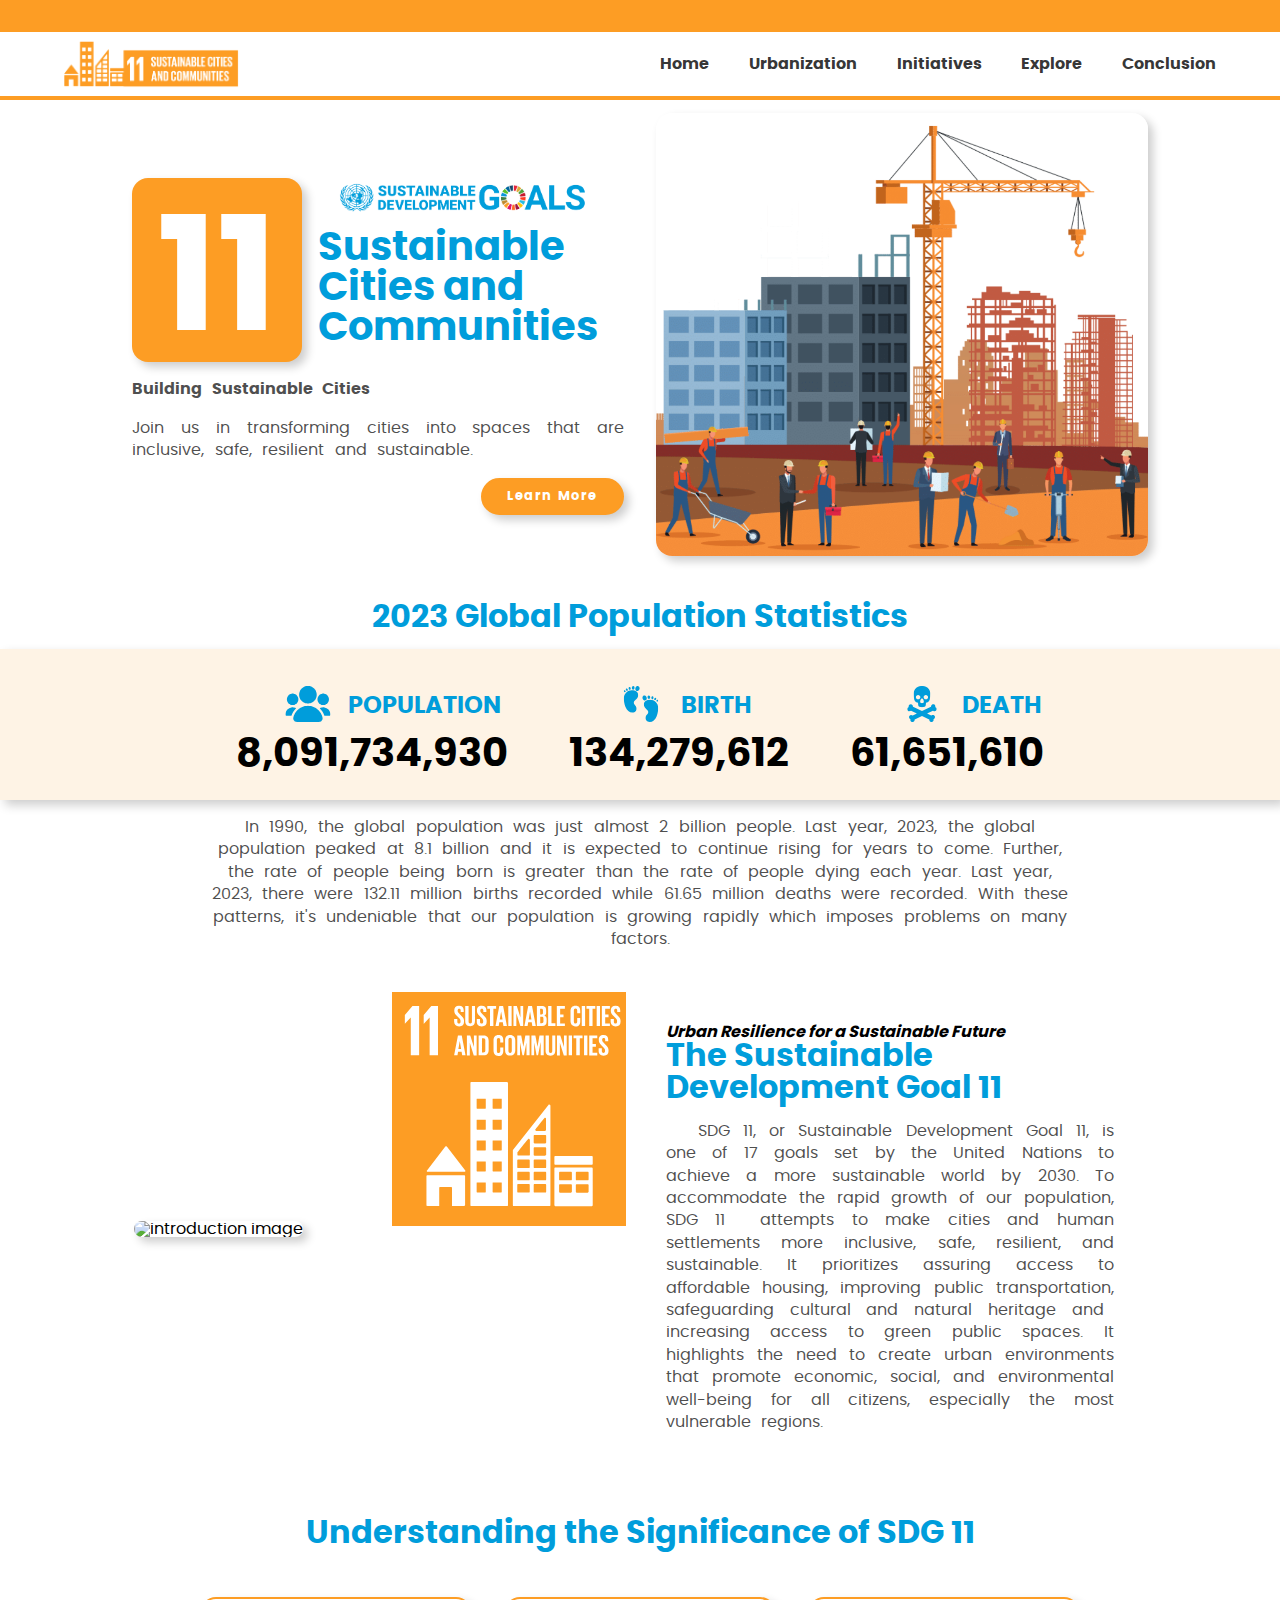
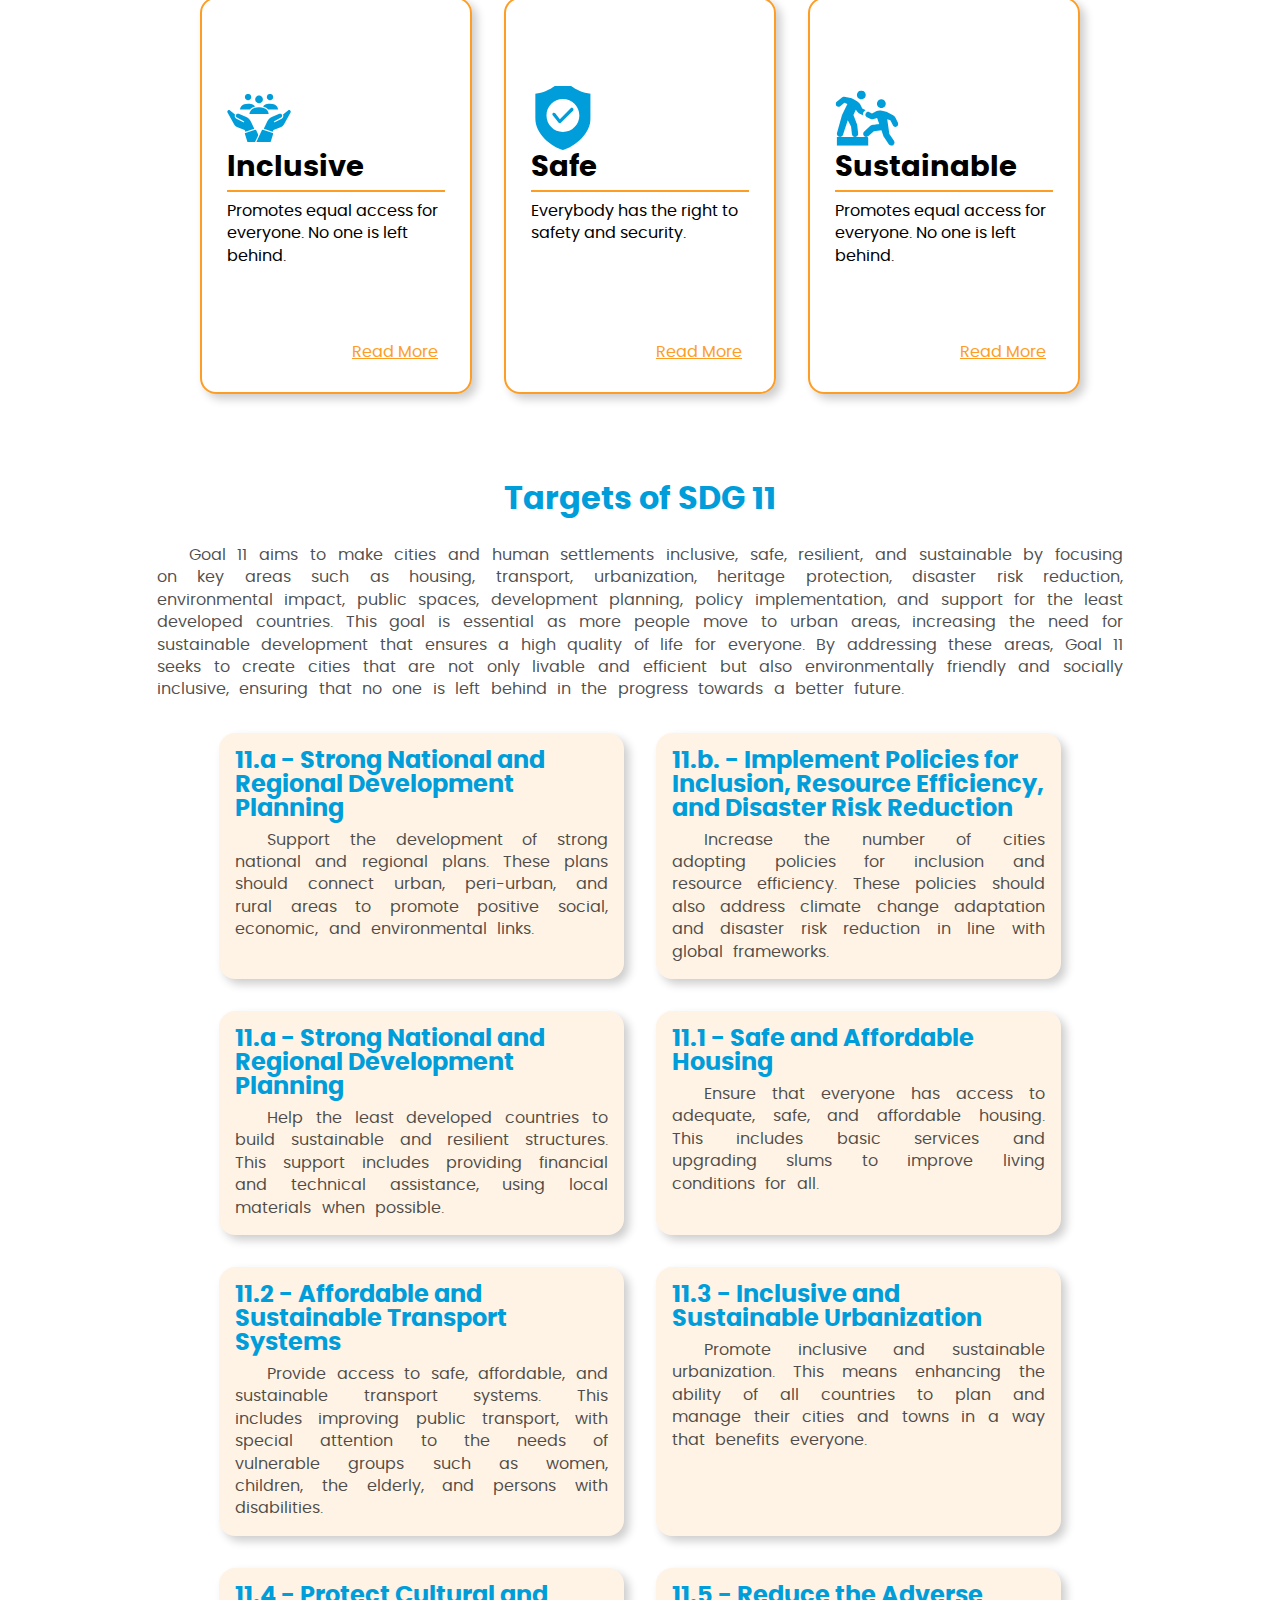
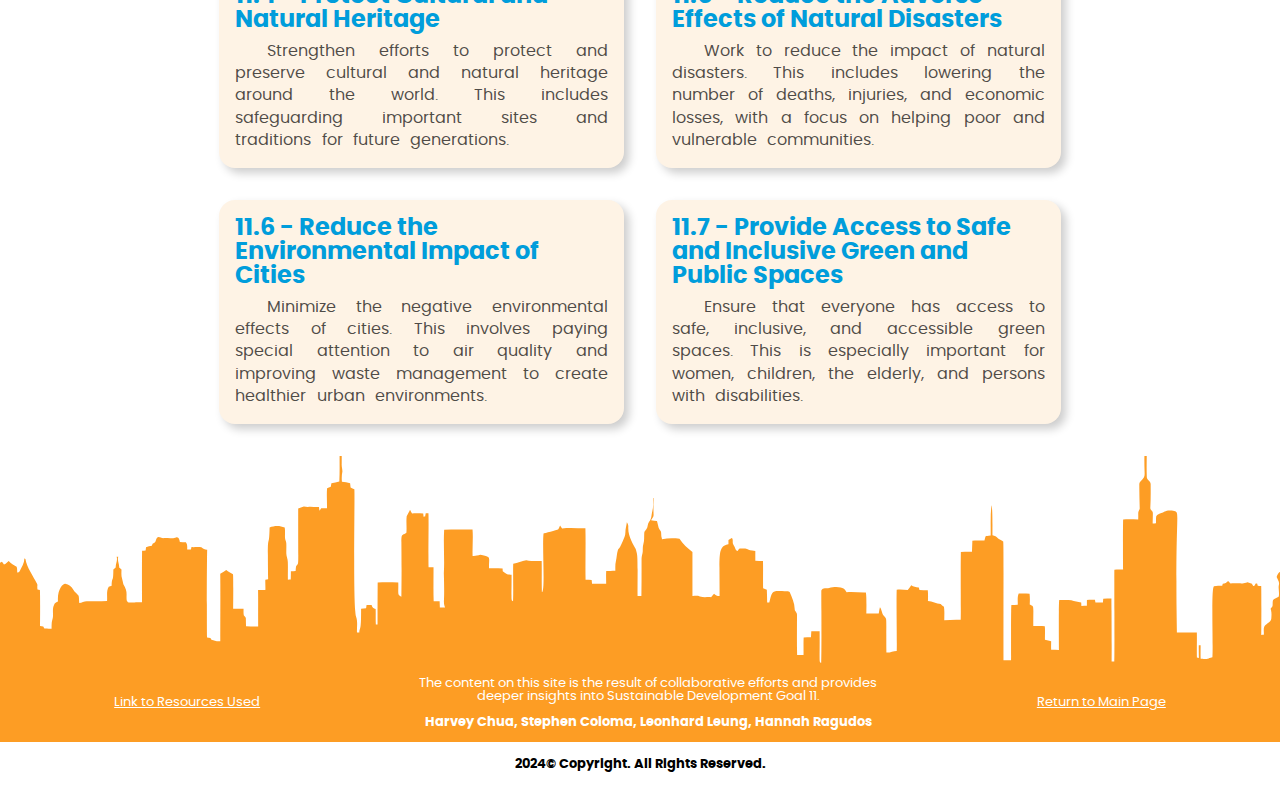
==== index.html @ 3b891fff "fix: fix mobile view of the statistics in the homepage" ====
<!DOCTYPE html>
<html lang="en">
<head>
    <meta charset="UTF-8">
    <meta name="viewport" content="width=device-width, initial-scale=1.0">
    <title>Home</title>
    <link rel="stylesheet" href="../style/style.css">
    <link rel="stylesheet" href="../style/index.css">
</head>
<body>
    <header>
        <div class="upper-box"></div>
        <div class="header-content">
            <img id="header-logo" src="../resources/images/logo.png" alt="Sustainable Cities Logo">
            <nav>
                <ul>
                    <li><a href="../index.html">Home</a></li>
                    <li><a href="../pages/urbanization.html">Urbanization</a></li>
                    <li><a href="../pages/initiatives.html">Initiatives</a></li>
                    <li><a href="../pages/explore.html">Explore</a></li>
                    <li><a href="../pages/conclusion.html">Conclusion</a></li>
                </ul>
            </nav>

            <!-- MENU FOR NAVIGATION -->
            <div class="menu">
                
                <input type="checkbox" id="toggle" class="toggle-checkbox">
                <label for="toggle" class="button-toggle"></label>

                <div class="toggle-content">
                    <ul>
                        <li><a href="../index.html">Home</a></li>
                        <li><a href="../pages/urbanization.html">Urbanization</a></li>
                        <li><a href="../pages/initiatives.html">Initiatives</a></li>
                        <li><a href="../pages/explore.html">Explore</a></li>
                        <li><a href="../pages/conclusion.html">Conclusion</a></li>
                    </ul>
                </div>
            </div>
        </div>
    </header>

    <main>
        <!-- SECTION: HOME PAGE, ASSIGNED TO: HARVEY AND HANNAH -->
        <section class="home-page">
            <div class="content-wrapper">
                <div class="text-content">
                    <div class="upper">
                        <h2 id="eleven">11</h2>
                        <div class="title">
                            <img src="../resources/images/sdg-logo.png" alt="sdg logo">
                            <h2 id="title-text">Sustainable Cities and Communities</h2>
                        </div>
                    </div>

                    <div class="lower">
                        <p><strong>Building Sustainable Cities</strong></p>
                        <p>Join us in transforming cities into spaces that are inclusive, safe, resilient and sustainable.</p>
                        <div id="anchor-holder">
                            <a href="#" id="learn-more-anchor">Learn More</a>   
                        </div>                     
                    </div>
                </div>

                <div class="image-content">
                    <img id="construction-img" src="../resources/images/construction.png" alt="">
                </div>
            </div>
        </section>

        <!-- SECTION: GLOBAL STATISTICS, ASSIGNED TO: LEONHARD -->
        <section class="global-statistics">
            <h2>2023 Global Population Statistics</h2>
            <div class="stats-container">
                <div class="stats-card-container">
                    <div>
                        <div class="image-holder" id="population-img"></div>
                        <h2>POPULATION</h2>
                    </div>
                    <span><b>8,091,734,930</b></span>
                </div>
                <div class="stats-card-container">
                    <div>
                        <div class="image-holder" id="birth-img"></div>
                        <h2>BIRTH</h2>
                    </div>
                    <span><b>134,279,612</b></span>
                </div>
                <div class="stats-card-container"> 
                    <div>
                        <div class="image-holder" id="death-img"></div>
                        <h2>DEATH</h2>
                    </div>
                    <span><b>61,651,610</b></span>
                </div>
            </div>
            <div class="text-container">
                <p id="population-discussion">
                    In 1990, the global population was just almost 2 billion people. Last year, 2023, the global population peaked at 8.1 billion 
                    and it is expected to continue rising for years to come. Further, the rate of people being born is greater than the rate of
                    people dying each year. Last year, 2023, there were 132.11 million births recorded while 61.65 million deaths were recorded.
                    With these patterns, it's undeniable that our population is growing rapidly which imposes problems on many factors.
    
                </p>
            </div>
        </section>
    
        <!-- SECTION: INTRODUCTION, ASSIGNED TO: STEPHEN -->
        <section class="introduction">
            <div class="image-container">
                <img id="img" src="../resources/images/introduction-img.svg" alt="introduction image">
                <div class="logo-container">
                    <img id="logo" src="../resources/images/sdg-11-logo.svg" alt="sdg 11 logo">
                </div>
            </div>

            <div class="content-container">
                <h3 id="sub-text">Urban Resilience for a Sustainable Future</h3>
                <h2 id="main-title-text">The Sustainable <br> Development Goal 11</h2>
                <p id="discussion">SDG 11, or Sustainable Development Goal 11, is one of 17 goals set by the United Nations to achieve a more sustainable world by 2030. 
                    To accommodate the rapid growth of our population, SDG 11  attempts to make cities and human settlements more inclusive, safe, resilient, and sustainable.
                    It prioritizes assuring access to affordable housing, improving public transportation, safeguarding cultural and natural heritage and  increasing access to green public spaces. 
                    It highlights the need to create urban environments that promote economic, social, and environmental well-being for all citizens, especially the most vulnerable regions.</p>
            </div>
        </section>

        <section class="understanding-significance">
            <div class="title-container">
                <h2 id="title">Understanding the Significance of SDG 11</h2>
            </div>

            <div class="card-container">
                <div class="card">
                    <img class="card-logos" src="../resources/images/card-1-logo.svg" alt="">
                    <h2 class="title">Inclusive</h2>
                    <div class="line"></div>
                    <div class="box"></div>
                    <h4 class="description">Promotes equal access for everyone. No one is left behind.</h4>
                    <a href="#">Read More</a>   
                </div>

                <div class="card">
                    <img class="card-logos" src="../resources/images/card-2-logo.svg" alt="">
                    <h2 class="title">Safe</h2>
                    <div class="line"></div>
                    <div class="box"></div>
                    <h4 class="description">Everybody has the right to safety and security.</h4>
                    <a href="#">Read More</a>                                                                            <!-- LINK FOR READ MORE-->
                </div>

                <div class="card">
                    <img class="card-logos" src="../resources/images/card-3-logo.svg" alt="">
                    <h2 class="title">Sustainable</h2>
                    <div class="line"></div>
                    <div class="box"></div>
                    <h4 class="description">Promotes equal access for everyone. No one is left behind.</h4>
                    <a href="#">Read More</a>   
                </div>
            </div>
        </section>

        <!-- TARGETS: ASSIGNED TO STEPHEN COLOMA -->
        <section class="targets">
            <div class="container">
                <h2 id="targets-text">Targets of SDG 11</h2>
                <div class="image-holder">
                    <img id="figure" src="../resources/images/targets-figure.svg" alt="">
                </div>
                <p id="goal-discussion">
                    Goal 11 aims to make cities and human settlements inclusive, safe, resilient, and sustainable by focusing on key areas such as housing, 
                    transport, urbanization, heritage protection, disaster risk reduction, environmental impact, public 
                    spaces, development planning, policy implementation, and support for the least developed countries. 
                    This goal is essential as more people move to urban areas, increasing the need for sustainable 
                    development that ensures a high quality of life for everyone. By addressing these areas, 
                    Goal 11 seeks to create cities that are not only livable and efficient but also environmentally 
                    friendly and socially inclusive, ensuring that no one is left behind in the progress towards a better 
                    future.
                </p>
            </div>

            <div class="target-card-container">
                <!-- FIRST TWO CARDS -->
                <div class="two-target-card">
                    <div class="target-card">
                        <h2 class="target-title">11.a - Strong National and Regional Development Planning</h2>
                        <p class="target-card-discussion">Support the development of strong national and regional plans. These plans should connect urban, peri-urban, and rural areas to promote positive social, economic, and environmental links.</p>
                    </div>
                    <div class="target-card">
                        <h2 class="target-title">11.b. - Implement Policies for Inclusion, Resource Efficiency, and Disaster Risk Reduction</h2>
                        <p class="target-card-discussion">Increase the number of cities adopting policies for inclusion and resource efficiency. These policies should also address climate change adaptation and disaster risk reduction in line with global frameworks.</p>
                    </div>
                </div>

                <!-- SECOND TWO CARDS -->
                <div class="two-target-card">
                    <div class="target-card">
                        <h2 class="target-title">11.a - Strong National and Regional Development Planning</h2>
                        <p class="target-card-discussion">Help the least developed countries to build sustainable and resilient structures. This support includes providing financial and technical assistance, using local materials when possible.</p>
                    </div>
                    <div class="target-card">
                        <h2 class="target-title">11.1 - Safe and Affordable Housing</h2>
                        <p class="target-card-discussion">Ensure that everyone has access to adequate, safe, and affordable housing. This includes basic services and upgrading slums to improve living conditions for all.</p>
                    </div>
                </div>

                <!-- THIRD TWO CARDS -->
                <div class="two-target-card">
                    <div class="target-card">
                        <h2 class="target-title">11.2 - Affordable and Sustainable Transport Systems</h2>
                        <p class="target-card-discussion">Provide access to safe, affordable, and sustainable transport systems. This includes improving public transport, with special attention to the needs of vulnerable groups such as women, children, the elderly, and persons with disabilities.</p>
                    </div>
                    <div class="target-card">
                        <h2 class="target-title">11.3 - Inclusive and Sustainable Urbanization</h2>
                        <p class="target-card-discussion">Promote inclusive and sustainable urbanization. This means enhancing the ability of all countries to plan and manage their cities and towns in a way that benefits everyone.</p>
                    </div>
                </div>

                <!-- FOURTH TWO CARDS -->
                <div class="two-target-card">
                    <div class="target-card">
                        <h2 class="target-title">11.4 - Protect Cultural and Natural Heritage</h2>
                        <p class="target-card-discussion">Strengthen efforts to protect and preserve cultural and natural heritage around the world. This includes safeguarding important sites and traditions for future generations.</p>
                    </div>
                    <div class="target-card">
                        <h2 class="target-title">11.5 - Reduce the Adverse Effects of Natural Disasters</h2>
                        <p class="target-card-discussion">Work to reduce the impact of natural disasters. This includes lowering the number of deaths, injuries, and economic losses, with a focus on helping poor and vulnerable communities.</p>
                    </div>
                </div>

                <!-- FIFTH TWO CARDS -->
                <div class="two-target-card">
                    <div class="target-card">
                        <h2 class="target-title">11.6 - Reduce the Environmental Impact of Cities</h2>
                        <p class="target-card-discussion">Minimize the negative environmental effects of cities. This involves paying special attention to air quality and improving waste management to create healthier urban environments.</p>
                    </div>
                    <div class="target-card">
                        <h2 class="target-title">11.7 - Provide Access to Safe and Inclusive Green and Public Spaces</h2>
                        <p class="target-card-discussion">Ensure that everyone has access to safe, inclusive, and accessible green spaces. This is especially important for women, children, the elderly, and persons with disabilities.</p>
                    </div>
                </div>
            </div>
        </section>
    </main>
    
    <footer>
        <div class="image-holder">
            <img id="orange-building" src="../resources/images/footer-bg.svg" alt="">
        </div>
        <div class="text-holder">
            <a href="../pages/resources.html">Link to Resources Used</a>
            <p>The content on this site is the result of collaborative efforts and provides deeper insights into Sustainable Development Goal 11.
                <br><br><strong>Harvey Chua, Stephen Coloma, Leonhard Leung, Hannah Ragudos</strong>
            </p>
            <a href="../index.html">Return to Main Page</a>
        </div>
        <div class="white">
            <h1>2024© Copyright. All Rights Reserved.</h1>
        </div>
    </footer>

</body>
</html>
---- style/style.css ----
/* CSS FOR NAVIGATION, HEADE AND FOOTER AS WELL AS THE VARIABLES USED */
@font-face {
    font-family: 'Poppins';
    font-weight: 400;
    src: url('../resources/fonts/poppins-regular-webfont.woff2') format('woff2'),
        url('../resources/fonts/poppins-regular-webfont.woff') format('woff');
}

@font-face {
    font-family: 'Poppins';
    font-weight: bold;
    src: url('../resources/fonts/poppins-bold-webfont.woff2') format('woff2'),
        url('../resources/fonts/poppins-bold-webfont.woff') format('woff');
}

@font-face {
    font-family: 'Poppins';
    font-weight: 100;
    src: url('../resources/fonts/poppins-light-webfont.woff2') format('woff2'),
        url('../resources/fonts/poppins-light-webfont.woff') format('woff');
}

:root{
    --main-bg-color: #fff;
    --main-foreground-color: #fd9d24;
    --card-bg-color: #fef3e5;
    --main-accent-color: #009ddb;
    --main-text-color: #000;
    /* font family to be changed */
    --app-font-family: 'Poppins'; 
    --app-font-size: .9rem;
    /* mobile view breakpoint */
    --mobile-breakpoint: 420px;
    --tab-breakpoint: 768px;
  }

* {
    box-sizing: border-box;
    margin: 0;
    padding: 0;
}


body {
    font-family: var(--app-font-family);
    font-size: var(--app-font-size);
    display: flex;
    flex-direction: column;
}

/* header part */
header {
    background-color: var(--main-foreground-color);
    position: sticky;
    top: 0;
    z-index: 1000;
}

.upper-box{
    height: 2rem;
}

.header-content {
    display: flex;
    justify-content: center;
    align-items: center;
    padding: .5rem 4rem;
    background-color: var(--main-bg-color);
    border-bottom: 4px solid var(--main-foreground-color);
    position: relative;
}

#header-logo {
    height: 3rem;
}

nav{
    display: none;
}

nav ul {
    list-style: none;
    display: flex;  
    justify-content: flex-end;
    align-items: center;
}

nav ul li {
    margin-left: 10%; /* Space items evenly from the right */
}

nav ul li a {
    position: relative;
    display: inline-block;
    color: rgba(0, 0, 0, 0.8);
    text-decoration: none;
    font-weight: bold;
    font-size: 1rem;
}

/* Hover effect */
nav ul li a:hover {
    color: var(--main-foreground-color);
}

/* Create a pseudo-element for the bottom border */
nav ul li a::after {
    content: '';
    background-color: var(--main-foreground-color);
    position: absolute;
    left: 50%;
    bottom: 0;
    top: 20px;
    width: 0;
    height: 2px;
    transition: all 0.2s ease;
    transform: translateX(-50%);
}

/* Expand the border from center to edges on hover */
nav ul li a:hover::after {
    width: 100%;
    left: 0;
    transform: translateX(0);
}

.header-content .menu{
    position: absolute;
    right: 1rem;
    display: block;
    height: 20px;
    width: 20px;
}

.button-toggle {
    height: 100%;
    width: 100%;
    display: block;
    background-image: url('../resources/images/menu-logo.svg');
    background-size:contain;
    background-repeat: no-repeat;
    background-position: center;
}

/* hiding the checkbox */
.menu .toggle-checkbox {
    display: none;
}

/* initially hiding the content with 0 height */
.menu .toggle-content {
    height: 0;
    width: 100vw;
    top: 6.1rem;
    left: 0;
    position: fixed;
    background-color: var(--main-foreground-color);
    padding: 0 3rem;
    overflow: hidden;
    transition: height 0.5s ease-in-out;
}

/* adding a margin to bring down the menu content */
.menu .toggle-content > ul {
    margin-top: 5%;
}

/* showing and expanding the content */
.toggle-checkbox:checked ~ .toggle-content {
    height: 100vh;
    padding: 0 3rem;
}

/* swapping of images */
.toggle-checkbox:checked ~ .button-toggle {
    background-image: url('../resources/images/x-logo.svg');
}

.toggle-content ul{
    list-style: none;
}

.toggle-content ul li a {
    color: var(--main-bg-color);
    text-decoration: none;
    font-weight: 400;
    font-size: 2rem;
    line-height: 1.5;
}

/* TEMPORARY */
@media (min-width: 900px) {
    /* HANDLE THE ADDING OF BURGERS */
    nav{
        display: flex;
    }

    .header-content {
        display: flex;
        justify-content: space-between;
    }

    .header-content .menu{
        display: none;
    }
    
}

@media(min-width: 768px){
    :root{
        --app-font-size: 1rem;
      }
}

/* FOOTER */
footer{
    width: 100%;
    position: relative;
}

footer .image-holder{
    width: 100%;
}

footer .image-holder #orange-building{
    width: 100%;
}

.text-holder{
    font-size: clamp(.5rem, .3rem + 1vw, .8rem);
    background-color: var(--main-foreground-color);
    padding: 1% 5%;
    display: flex;
    justify-content: space-around;
    align-items: center;
    text-align: center;
    color: var(--main-bg-color);
    margin-top: -5px;
}

.text-holder a{
    color: var(--main-bg-color);
}

.text-holder p{
    padding: 0 5%;
    max-width: 50%;
}

footer .white{
    width: 100%;
    height: 10%;
    padding: 1rem;
    background-color: var(--main-bg-color);
    display: flex;
    justify-content: center;
    align-items: center;
    font-size: clamp(.1rem, .2rem + 1vw, .4rem);
}
---- style/index.css ----
main p{
    word-spacing: .4rem;
    font-weight: 400;
    color: rgba(0, 0, 0, 0.7);
}

/* HOME PAGE */
.home-page{
    /* border: blue 2px solid; */
    width: 100%;
    height: 90vh;
    padding: 5% 2%;
    position: relative;
    display: flex;
    align-items: center;
    background-image: url('../resources/images/construction.png'), /* Image */
                      linear-gradient(rgba(255, 255, 255, 0.568), rgb(255, 255, 255)); /* Gradient */
    background-size: cover;
    background-blend-mode: overlay; /* Blend the gradient with the image */
}

.content-wrapper{
    display: flex;
    flex-direction: column;
    align-items: center;
}
.content-wrapper .text-content{
    /* border: red 2px solid; */
    width: 80%;
}

.text-content .upper{
    display: flex;
    flex-direction: column-reverse;
    align-items: center;
    /* border: green 2px solid; */
}
.upper .title{
    display: flex;
    flex-direction: column;
    align-items: center;
}

.upper .title img{
    /* border: green 2px solid; */
    width: 50%;
    margin: 3%;
}

.upper .title #title-text{
    font-size: 2.5rem;
    color: var(--main-accent-color);
}
.upper #eleven{
    color: var(--main-bg-color);
    background-color: var(--main-foreground-color);
    font-size: 10rem;
    display: block;
    border-radius: 1rem;
    padding: 5% 5% 0 5%;
    margin-top: 5%;
    box-shadow: 5px 5px 10px rgba(0, 0, 0, 0.2);

}

.upper .title #title-text{
    font-size: 2rem;
    text-align: center;
}

.lower {
    /* border: 5px red solid; */
    display: flex;
    flex-direction: column;
    align-items: center;
    text-align: center;
    font-size: var(--app-font-size);
    gap: 1rem;
    padding-top: 1rem;
    position: relative;
    line-height: 1.4;
}

#anchor-holder{
    /* border: blue solid 5px; */
    width: 100%;
    display: flex;
    justify-content: center;
}

#learn-more-anchor{
    border: 2px solid var(--main-foreground-color);
    padding: .5rem 1.5rem;
    background-color: var(--main-foreground-color);
    border-radius: 1.2rem;
    color: var(--main-bg-color);
    letter-spacing: .1rem;
    font-weight: bold;
    font-size: .8rem;
    text-decoration: none;
    box-shadow: 5px 5px 10px rgba(0, 0, 0, 0.2);
}

#learn-more-anchor:hover{
    background-color: var(--main-bg-color);
    color: var(--main-foreground-color);
}

.content-wrapper .image-content{
    /* border: violet 2px solid; */
    width: 80%;
    z-index: -1;
    
    
}

.image-content #construction-img{
    display: none;
    box-shadow: 5px 5px 10px rgba(0, 0, 0, 0.2);
    border-radius: 1rem;
}

@media(min-width: 420px){
    .home-page{
        background-image: none;
        height: auto;
        padding: 1% 2%;
    }

    .content-wrapper{
        flex-direction: row;
        justify-content: center;
        align-items: center;
        gap: 2rem;
    }

    .content-wrapper .text-content{
        width: 40%;
    }

    .content-wrapper .image-content{
        width: 40%;
    }

    .image-content #construction-img{
        display: block;
        width: 100%;
    }

    .text-content .upper{
        flex-direction: row;
        justify-content: center;
    
    }

    .text-content .lower{
        align-items: start;
        text-align: justify;
    }

    .lower #anchor-holder{
        justify-content: right;
    }

    .upper .title img{
        width: 80%;
    }

    .upper .title #title-text{
        margin-left: 5%;
       text-align: left;
       font-size: 2.5rem;
    }
}

@media(max-width: 768px){
    .upper .title #title-text{
        font-size: 2rem;
    }

    .content-wrapper .text-content{
        width: 90%;
    }
    .content-wrapper{
        flex-direction: column;
    }
    .content-wrapper .image-content #construction-img{
        display: none;
    }
}

/* SECTION: GLOBAL STATISTICS, ASSIGNED TO: LEONGHARD */

.global-statistics {
    width: 100%;
}

.global-statistics h2 {
    color: var(--main-accent-color);
    text-align: center;
    padding-top: 2rem;
    padding-bottom: 1rem;
    font-family: var(--app-font-family);
    font-size: 2rem;
}

.stats-container {
    background-color: var(--main-bg-color);
    padding: 2% 2%;
    display: flex;
    flex-direction: column;
    justify-content: center;
    align-items: center;
    gap: 5%;
}

.stats-container .stats-card-container {
    width: 100%;
    margin-bottom: 1rem;
}

.stats-container > div > div {
    background-color: var(--main-foreground-color);   
    display: flex;
    justify-content: left;
    padding-left: 3rem;
    gap: 1rem;
    align-items: center;
}

.stats-container h2 {
    color: var(--main-accent-color);
    text-align: left;
    font-family: var(--app-font-family);
    font-size: 1.5rem;
    line-height: 0;
    color: var(--main-bg-color);
    width: 50%;
    height: 60px;

}

.stats-container .image-holder {
    height: 3rem;
    width: 3rem;
    background-size:contain;
    background-position: center;
    background-repeat: no-repeat;
}

.stats-container #population-img{
    background-image: url('../resources/images/population-mobile.svg');
}

.stats-container #birth-img {
    background-image: url('../resources/images/birth-mobile.svg');
}

.stats-container #death-img {
    background-image: url('../resources/images/death-mobile.svg');
}



.stats-container > div > span {
    text-align: right;
    font-family: var(--app-font-family);
    font-size: clamp(1rem, 10vw, 2rem);
    color: var(--main-accent-color);
    height: 15vh;
    display: flex;
    justify-content: center;
    align-items: center;
    border: 2px solid var(--main-foreground-color);
}


.global-statistics .text-container {
    /* border: red 2px solid; */
    display: flex;
    justify-content: center;
    width: 100%;
    padding: 1rem;
}

.global-statistics #population-discussion {
    /* border: red 2px solid; */
    margin-left: 0;
    margin-right: 0;
    text-align: justify;
    line-height: 1.4;
    text-indent: 2rem;
}

/* THIS IS TO WHERE TO WORK:  */
@media(min-width: 420px){
/* IMAGES */
    .stats-container #population-img {
        background-image: url('../resources/images/population-img.svg');
    }

    .stats-container #birth-img {
        background-image: url('../resources/images/birth-img.svg');
    }

    .stats-container #death-img {
        background-image: url('../resources/images/death-img.svg');
    }

    .global-statistics #population-discussion {
        max-width: 70%;
        text-align: center;
        text-indent: 0;
    }

    .stats-container{
        max-width: 100%;
        background-color: var(--card-bg-color);
        box-shadow: 5px 5px 10px rgba(0, 0, 0, 0.2);
        flex-wrap: wrap;
        flex-direction: row;
    }

    .stats-container > div > div{
        background-color: rgba(0, 0, 0, 0);
    }

    .stats-container .stats-card-container{
        width: auto;
        margin-bottom: 0;
    }
    .stats-container h2{
        color: var(--main-accent-color);
        width: auto;
    }

    .stats-container > div > span{
        height: auto;
        color: black;
        font-size: clamp(1rem, 10vw, 1.5rem);
        border: none;
    }
}

@media(min-width: 768px){
    .stats-container > div > span {
        font-size: 2.5rem;
    }
}

/* SECTION: INTRODUCTION, ASSIGNED TO: STEPHEN */
/* right content */
.introduction{
    width: 100%;
    /* border: solid yellow 5px; */
    padding: 2% 0%;
    display: flex;
    justify-content: center; 
    flex-direction: column;   
    align-items: center;
}

.introduction .image-container{
    /* border: green solid 5px; */
    width: 70%;
    max-width: 500px;
    height: fit-content;
    position: relative;
}

.image-container #img{
    width: 100%;
    border-radius: 1rem;
    box-shadow: 5px 5px 10px rgba(0, 0, 0, 0.2);
}

.image-container .logo-container{
    width: 50%;
    position: absolute;
    bottom: 0;
    right: 0;
    padding: .5rem;
    background-color: var(--main-bg-color);
}

.logo-container #logo{
    width: 100%;
}

/* left content */
.introduction .content-container{
    /* border: blue solid 5px; */
    width: 100%;
    height: fit-content;
    padding: 1rem;
}

.content-container #sub-text{
    font-style: italic;
    font-size: 1rem;
    font-family: var(--app-font-family)
}

.content-container #main-title-text{
    font-size: 2rem;
    font-family: var(--app-font-family);
    line-height: 2rem;
    color: var(--main-accent-color);
    margin-bottom: 1rem;
}

.content-container #discussion{
    text-indent: 2rem;
    font-family: var(--app-font-family);
    text-align: justify;
    line-height: 1.4;
}

@media(min-width: 768px){
    .image-container .logo-container{
        width: 50%;
    }

    .introduction{
        flex-direction: row;
    }

    .introduction .image-container{
        width: 40%;
    }

    .introduction .content-container{
        width: 40%;
        padding: 2rem;
    }
}

/* SECTION: UNDERSTANDING SIGNIFICANCE, ASSIGNED TO: STEPHEN */
.understanding-significance{
    width: 100%;
    padding: 2% 0%;
}

.understanding-significance .title-container{
    /* border: solid green 5px; */
    display: flex;
    justify-content: center;
}

.title-container #title{
    font-size: 2rem;;
    text-align: center;
    font-family: var(--app-font-family);
    color: var(--main-accent-color);
}

.understanding-significance .card-container{
    /* border: solid blue 5px; */
    padding: 3rem 1rem;
    display: flex;
    justify-content: center;
    align-content: center;
    flex-wrap: wrap;
    gap: 2rem;
}

.card-container .card{
    border: 0.15rem var(--main-foreground-color), solid;
    border-radius: 1rem;
    padding: 7% 2% 10% 2%;
    max-width:17rem;
    position: relative;
    box-shadow: 5px 5px 10px rgba(0, 0, 0, 0.2);
}

.card .card-logos{
    width: 4rem;
    height: 4rem;
}

.card .title{
    font-size: 1.8rem;
    font-family: var(--app-font-family);
}

.card .line{
    border: 0.1rem solid var(--main-foreground-color);
    margin-top: .5rem;
}
.card .box{
    opacity: 0;
    visibility: hidden;
    position: absolute;
    top: 42%;
    height: 58%;
    width: 100%;
    left: 0;
    border-radius: 0 0 .8rem .8rem;
    background-color: var(--main-foreground-color);
    transition: opacity .5s ease-in-out, visibility 0s;
    z-index: -1;
}

.card .description{
    font-family: var(--app-font-family);
    font-size: 1rem;
    margin-top: .5rem;
    line-height: 1.4;
    font-weight: 400;
}

.card a {
    position: absolute;
    text-decoration: underline;
    top: 2rem;
    right: 2rem;
    color: var(--main-foreground-color);
    font-size: 1rem;
}

.card:hover .box{
    opacity: 1;
    visibility: visible;
    color: var(--main-bg-color);
}

.card:hover a {
    color: var(--main-bg-color);
}

@media(min-width: 768px){
    .card a {
        top: auto;
        bottom: 2rem;
        right: 2rem;
    }

    .card .box{
        top: 48%;
        height: 52%;
    }
}

/* TARGETS: ASSIGNED TO STEPHEN COLOMA */
.targets{
    /* border: 2px solid blue; */
    width: 100%;
    padding: 1rem;
    display: flex;
    flex-direction: column;
    justify-content: center;
    align-items: center;
}

.targets .container{
    display: flex;
    flex-direction: column;
    align-items: center;
}

.container #targets-text{
    font-size: 2rem;;
    text-align: center;
    font-family: var(--app-font-family);
    color: var(--main-accent-color);
}

.container .image-holder{
    /* border: 2px solid blue; */
    width: 100%;
    padding-top: 1%;
    display: flex;
    justify-content: center;
}

.image-holder #figure{
    display: none;
    width: 70%;
}

.container #goal-discussion{
    /* border: 2px solid green; */
    padding: 1rem;
    text-align: justify;
    line-height: 1.4;
    text-indent: 2rem;
}

@media(min-width:768px){
    .container #goal-discussion{
        max-width: 80%;
        text-align: justify;
        text-indent: 2rem;
    }

    .container .image-holder{
        max-width: 80%;
    }

    .image-holder img{
        display: block;
        width: 100%;
    }
}

/* TARGET CARDS */
.target-card-container{
    width: 100%;
    padding: 1rem;
    display: flex;
    flex-direction: column;
    gap: 2rem;
}

.target-card-container .two-target-card{
    display: flex;
    flex-direction: column;
    gap: 2rem;
}

.target-card{
    background-color: var(--card-bg-color);
    padding: 1rem;
    border-radius: 1rem;
    width: 100%;
    box-shadow: 5px 5px 10px rgba(0, 0, 0, 0.2);
}

.target-card-container p{
    padding-top: .5rem;
    text-indent: 2rem;
    text-align: justify;
    line-height: 1.4;
}

.target-card-container h2{
    color: var(--main-accent-color);
    font-size: 1.5rem;
}

@media(min-width: 420px){
    .target-card-container .two-target-card{
        flex-direction: row;
        gap: 2rem;
    }

    .target-card{
        max-width: 90%;
    }
}

@media(min-width: 768px){
    .target-card-container{
        /* border: red solid 5px; */
        max-width: 70%;
    }
}

footer .test{
    height: 100px;
    background-color: greenyellow;
}
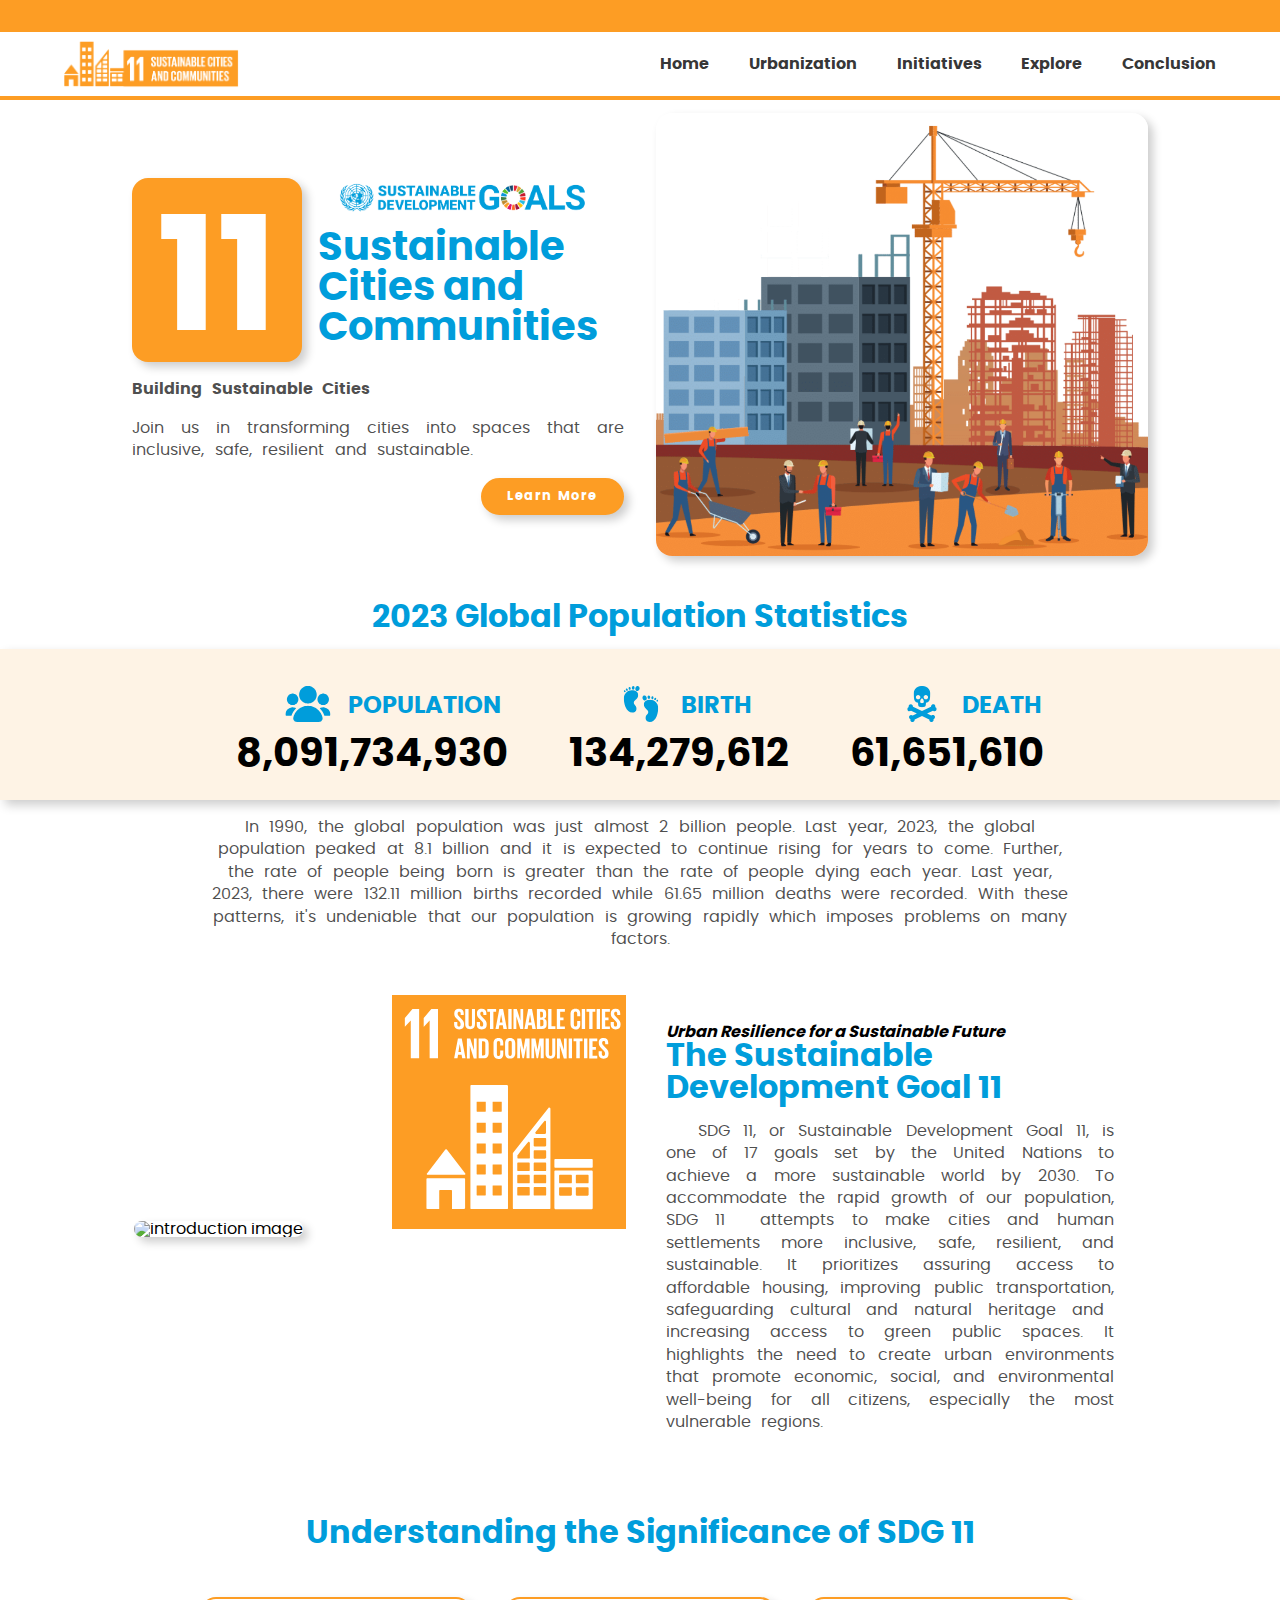
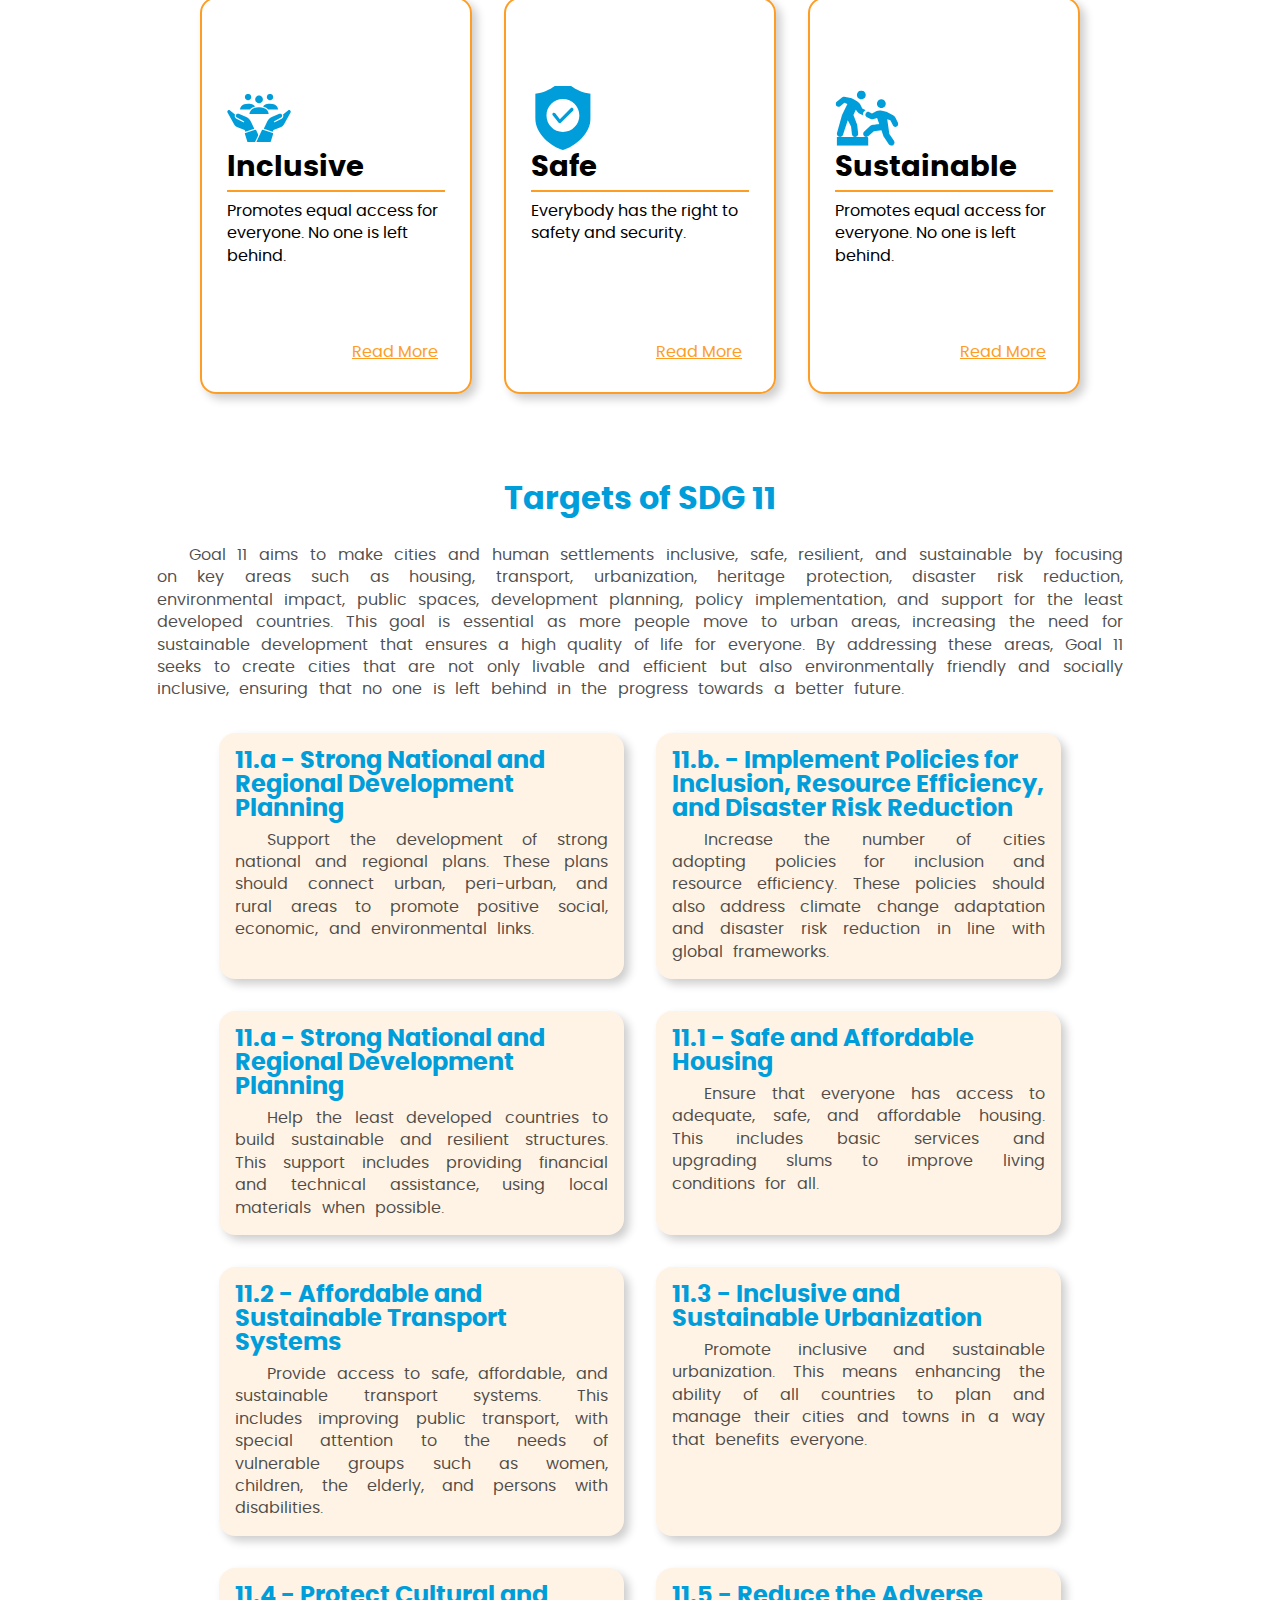
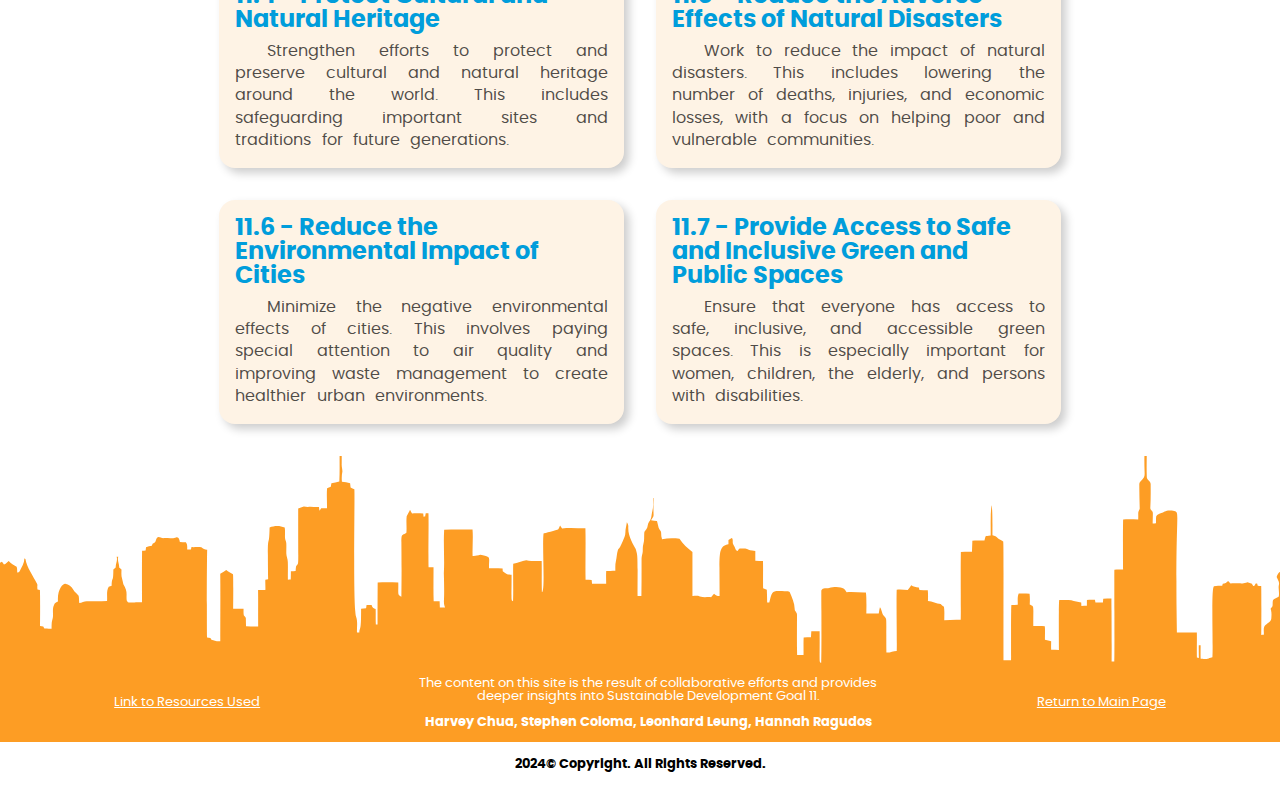
==== commit 724a6314: "add: added a new style for the targets part of the homepage~" ====
--- a/index.html
+++ b/index.html
@@ -183,10 +183,16 @@
                 <!-- FIRST TWO CARDS -->
                 <div class="two-target-card">
                     <div class="target-card">
+                        <div class="target-card-image-holder">
+                            <img src="resources/images/11a.svg" alt="">
+                        </div>
                         <h2 class="target-title">11.a - Strong National and Regional Development Planning</h2>
                         <p class="target-card-discussion">Support the development of strong national and regional plans. These plans should connect urban, peri-urban, and rural areas to promote positive social, economic, and environmental links.</p>
                     </div>
                     <div class="target-card">
+                        <div class="target-card-image-holder">
+                            <img src="resources/images/11b.svg" alt="">
+                        </div>
                         <h2 class="target-title">11.b. - Implement Policies for Inclusion, Resource Efficiency, and Disaster Risk Reduction</h2>
                         <p class="target-card-discussion">Increase the number of cities adopting policies for inclusion and resource efficiency. These policies should also address climate change adaptation and disaster risk reduction in line with global frameworks.</p>
                     </div>
@@ -195,10 +201,16 @@
                 <!-- SECOND TWO CARDS -->
                 <div class="two-target-card">
                     <div class="target-card">
+                        <div class="target-card-image-holder">
+                            <img src="resources/images/11c.svg" alt="">
+                        </div>
                         <h2 class="target-title">11.a - Strong National and Regional Development Planning</h2>
                         <p class="target-card-discussion">Help the least developed countries to build sustainable and resilient structures. This support includes providing financial and technical assistance, using local materials when possible.</p>
                     </div>
                     <div class="target-card">
+                        <div class="target-card-image-holder">
+                            <img src="resources/images/11-1.svg" alt="">
+                        </div>
                         <h2 class="target-title">11.1 - Safe and Affordable Housing</h2>
                         <p class="target-card-discussion">Ensure that everyone has access to adequate, safe, and affordable housing. This includes basic services and upgrading slums to improve living conditions for all.</p>
                     </div>
@@ -207,10 +219,16 @@
                 <!-- THIRD TWO CARDS -->
                 <div class="two-target-card">
                     <div class="target-card">
+                        <div class="target-card-image-holder">
+                            <img src="resources/images/11-2.svg" alt="">
+                        </div>
                         <h2 class="target-title">11.2 - Affordable and Sustainable Transport Systems</h2>
                         <p class="target-card-discussion">Provide access to safe, affordable, and sustainable transport systems. This includes improving public transport, with special attention to the needs of vulnerable groups such as women, children, the elderly, and persons with disabilities.</p>
                     </div>
                     <div class="target-card">
+                        <div class="target-card-image-holder">
+                            <img src="resources/images/11-3.svg" alt="">
+                        </div>
                         <h2 class="target-title">11.3 - Inclusive and Sustainable Urbanization</h2>
                         <p class="target-card-discussion">Promote inclusive and sustainable urbanization. This means enhancing the ability of all countries to plan and manage their cities and towns in a way that benefits everyone.</p>
                     </div>
@@ -219,10 +237,16 @@
                 <!-- FOURTH TWO CARDS -->
                 <div class="two-target-card">
                     <div class="target-card">
+                        <div class="target-card-image-holder">
+                            <img src="resources/images/11-4.svg" alt="">
+                        </div>
                         <h2 class="target-title">11.4 - Protect Cultural and Natural Heritage</h2>
                         <p class="target-card-discussion">Strengthen efforts to protect and preserve cultural and natural heritage around the world. This includes safeguarding important sites and traditions for future generations.</p>
                     </div>
                     <div class="target-card">
+                        <div class="target-card-image-holder">
+                            <img src="resources/images/11-5.svg" alt="">
+                        </div>
                         <h2 class="target-title">11.5 - Reduce the Adverse Effects of Natural Disasters</h2>
                         <p class="target-card-discussion">Work to reduce the impact of natural disasters. This includes lowering the number of deaths, injuries, and economic losses, with a focus on helping poor and vulnerable communities.</p>
                     </div>
@@ -231,10 +255,16 @@
                 <!-- FIFTH TWO CARDS -->
                 <div class="two-target-card">
                     <div class="target-card">
+                        <div class="target-card-image-holder">
+                            <img src="resources/images/11-6.svg" alt="">
+                        </div>
                         <h2 class="target-title">11.6 - Reduce the Environmental Impact of Cities</h2>
                         <p class="target-card-discussion">Minimize the negative environmental effects of cities. This involves paying special attention to air quality and improving waste management to create healthier urban environments.</p>
                     </div>
                     <div class="target-card">
+                        <div class="target-card-image-holder">
+                            <img src="resources/images/11-7.svg" alt="">
+                        </div>
                         <h2 class="target-title">11.7 - Provide Access to Safe and Inclusive Green and Public Spaces</h2>
                         <p class="target-card-discussion">Ensure that everyone has access to safe, inclusive, and accessible green spaces. This is especially important for women, children, the elderly, and persons with disabilities.</p>
                     </div>
--- a/style/index.css
+++ b/style/index.css
@@ -292,7 +292,6 @@
     text-indent: 2rem;
 }
 
-/* THIS IS TO WHERE TO WORK:  */
 @media(min-width: 420px){
 /* IMAGES */
     .stats-container #population-img {
@@ -362,29 +361,29 @@
 
 .introduction .image-container{
     /* border: green solid 5px; */
-    width: 70%;
+    width: 100%;
     max-width: 500px;
-    height: fit-content;
     position: relative;
 }
 
 .image-container #img{
     width: 100%;
-    border-radius: 1rem;
     box-shadow: 5px 5px 10px rgba(0, 0, 0, 0.2);
 }
 
 .image-container .logo-container{
-    width: 50%;
-    position: absolute;
-    bottom: 0;
-    right: 0;
+    width: 100%;
+    display: flex;
+    justify-content: center;
+    margin-top: -200px;
+    /* border: green solid 5px; */
     padding: .5rem;
     background-color: var(--main-bg-color);
+    border-radius: 1rem;
 }
 
 .logo-container #logo{
-    width: 100%;
+    width: 70%;
 }
 
 /* left content */
@@ -414,6 +413,34 @@
     font-family: var(--app-font-family);
     text-align: justify;
     line-height: 1.4;
+}
+
+@media(min-width: 420px){
+    .introduction .image-container{
+        /* border: green solid 5px; */
+        width: 70%;
+        max-width: 500px;
+        position: relative;
+    }
+
+    .image-container #img{
+        border-radius: 1rem;
+    }
+
+    .image-container .logo-container{
+        width: 50%;
+        position: absolute;
+        bottom: 0;
+        right: 0;
+        padding: .5rem;
+        background-color: var(--main-bg-color);
+        border-radius: 0;
+    }
+    
+    .logo-container #logo{
+        width: 100%;
+    }
+    
 }
 
 @media(min-width: 768px){
@@ -619,11 +646,19 @@
 }
 
 .target-card{
-    background-color: var(--card-bg-color);
-    padding: 1rem;
     border-radius: 1rem;
     width: 100%;
-    box-shadow: 5px 5px 10px rgba(0, 0, 0, 0.2);
+}
+
+.target-card-image-holder{
+    display: block;
+    width: 100%;
+    /* border: red solid 5px; */
+    margin-bottom: .5rem;
+}
+
+.target-card-image-holder img{
+    width: 100%;
 }
 
 .target-card-container p{
@@ -635,10 +670,22 @@
 
 .target-card-container h2{
     color: var(--main-accent-color);
-    font-size: 1.5rem;
+    font-size: 1.2rem;
 }
 
 @media(min-width: 420px){
+    .target-card-image-holder{
+        display: none;
+    }
+
+    .target-card{
+        background-color: var(--card-bg-color);
+        padding: 1rem;
+        border-radius: 1rem;
+        width: 100%;
+        box-shadow: 5px 5px 10px rgba(0, 0, 0, 0.2);
+    }
+
     .target-card-container .two-target-card{
         flex-direction: row;
         gap: 2rem;
@@ -646,6 +693,10 @@
 
     .target-card{
         max-width: 90%;
+    }
+
+    .target-card-container h2{
+        font-size: 1.5rem;
     }
 }
 
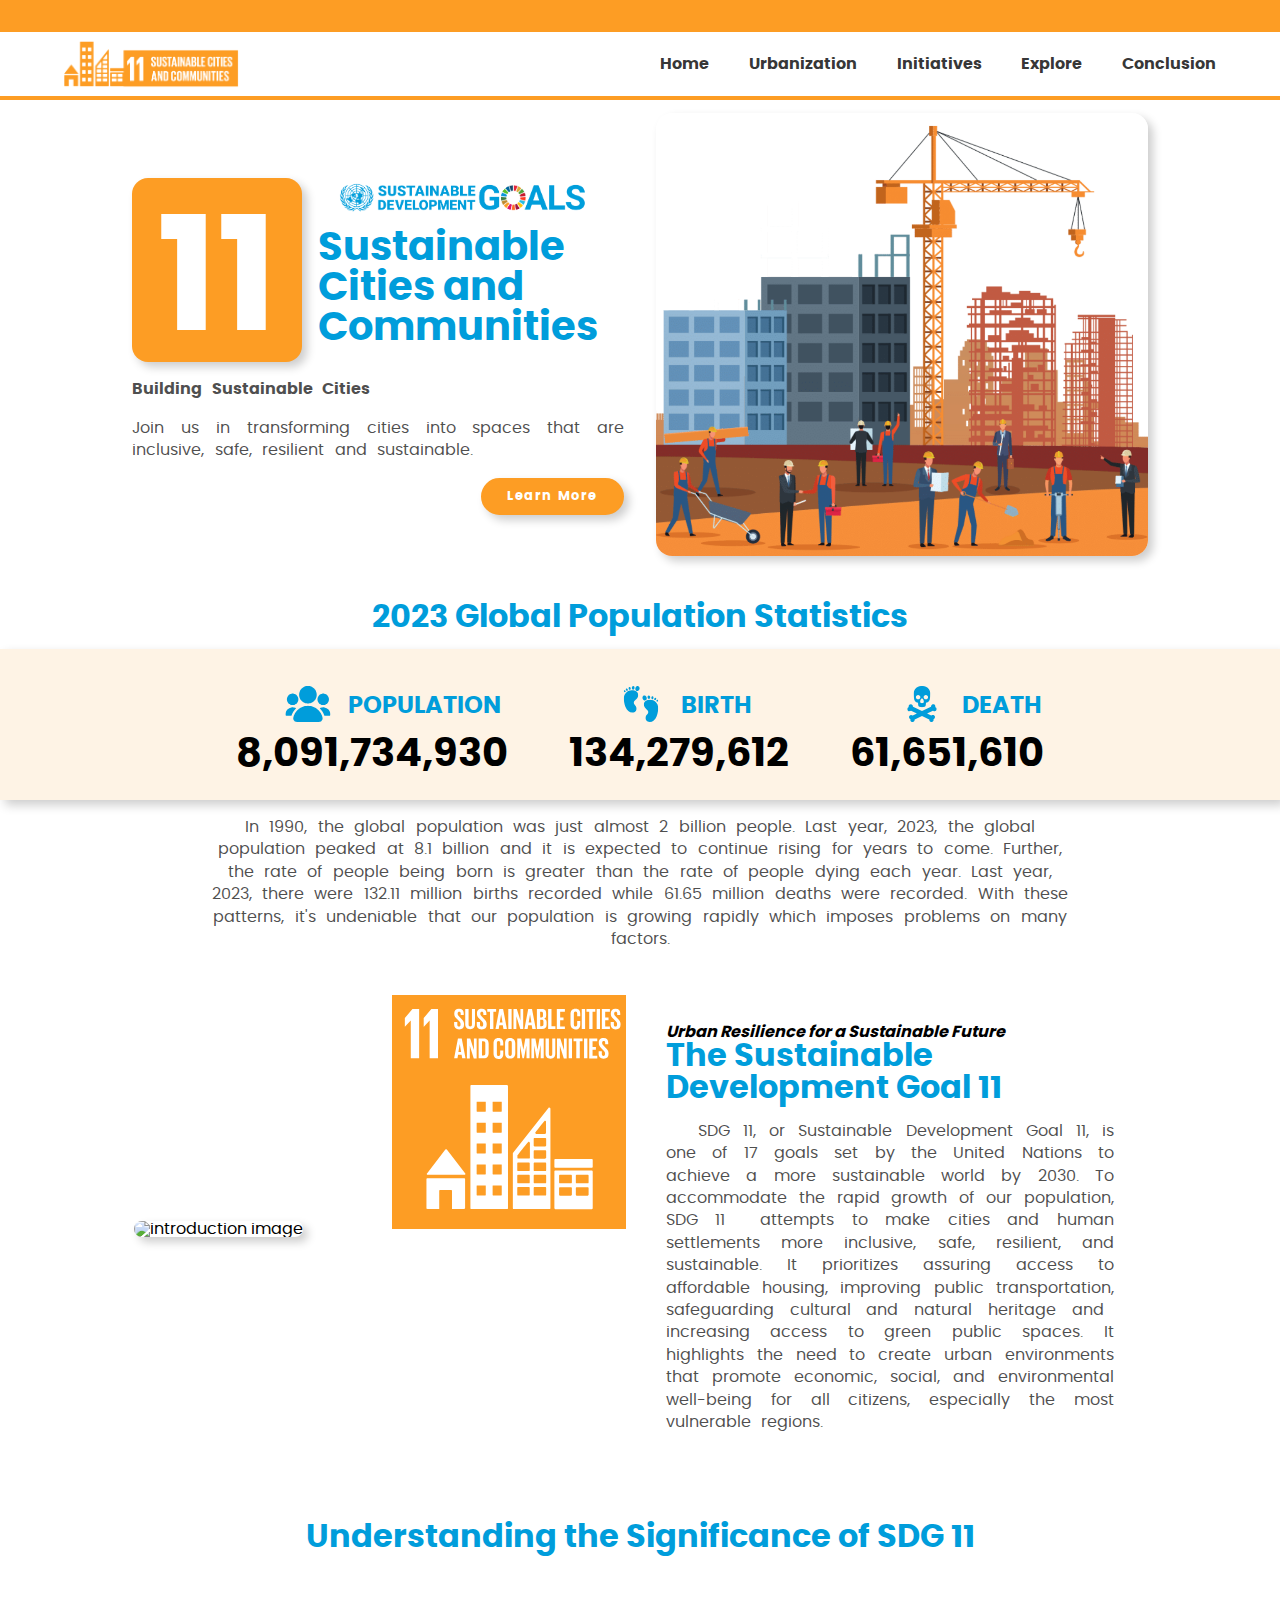
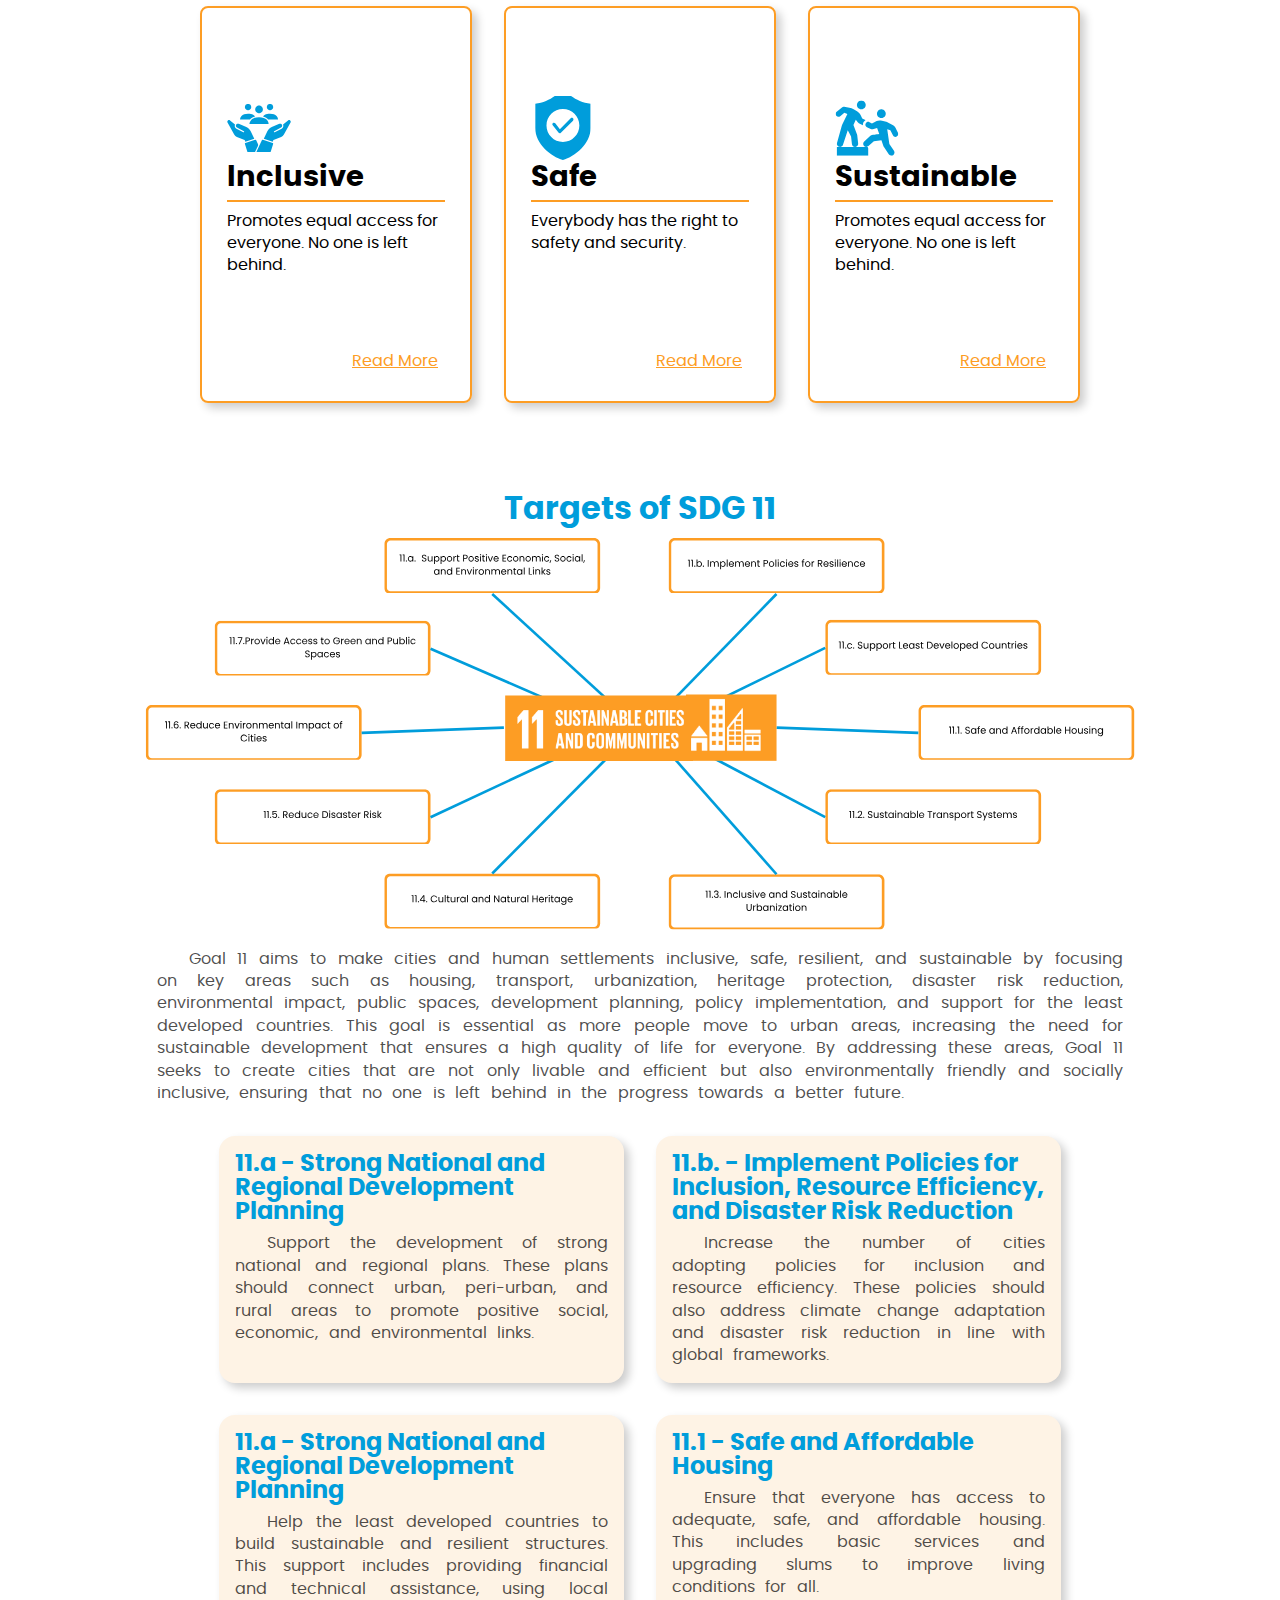
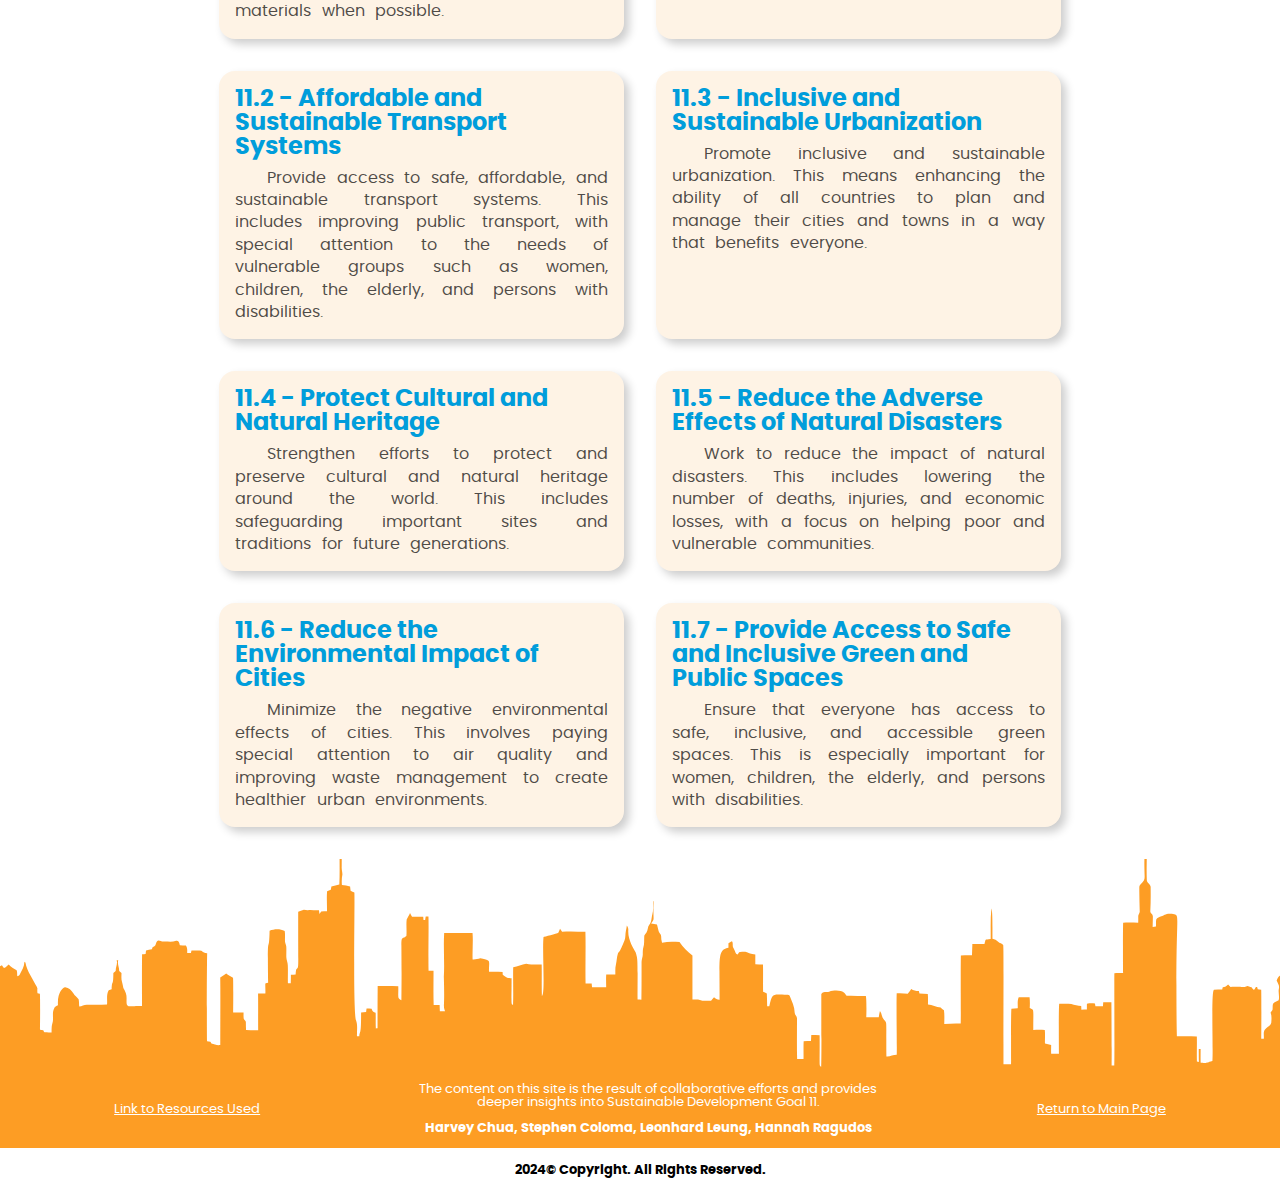
==== commit fab73605: "add: added the final design for mobile of the home page added also anchor tag links on the index.htm" ====
--- a/index.html
+++ b/index.html
@@ -58,7 +58,7 @@
                         <p><strong>Building Sustainable Cities</strong></p>
                         <p>Join us in transforming cities into spaces that are inclusive, safe, resilient and sustainable.</p>
                         <div id="anchor-holder">
-                            <a href="#" id="learn-more-anchor">Learn More</a>   
+                            <a href="#learn-more-start" id="learn-more-anchor">Learn More</a>   
                         </div>                     
                     </div>
                 </div>
@@ -70,7 +70,7 @@
         </section>
 
         <!-- SECTION: GLOBAL STATISTICS, ASSIGNED TO: LEONHARD -->
-        <section class="global-statistics">
+        <section class="global-statistics" id="learn-more-start">
             <h2>2023 Global Population Statistics</h2>
             <div class="stats-container">
                 <div class="stats-card-container">
@@ -137,7 +137,7 @@
                     <div class="line"></div>
                     <div class="box"></div>
                     <h4 class="description">Promotes equal access for everyone. No one is left behind.</h4>
-                    <a href="#">Read More</a>   
+                    <a href="https://www.un.org/sustainabledevelopment/cities/">Read More</a>   
                 </div>
 
                 <div class="card">
@@ -146,7 +146,7 @@
                     <div class="line"></div>
                     <div class="box"></div>
                     <h4 class="description">Everybody has the right to safety and security.</h4>
-                    <a href="#">Read More</a>                                                                            <!-- LINK FOR READ MORE-->
+                    <a href="https://www.un.org/sustainabledevelopment/cities/">Read More</a>                                                                            <!-- LINK FOR READ MORE-->
                 </div>
 
                 <div class="card">
@@ -155,7 +155,7 @@
                     <div class="line"></div>
                     <div class="box"></div>
                     <h4 class="description">Promotes equal access for everyone. No one is left behind.</h4>
-                    <a href="#">Read More</a>   
+                    <a href="https://www.un.org/sustainabledevelopment/cities/">Read More</a>   
                 </div>
             </div>
         </section>
@@ -165,7 +165,7 @@
             <div class="container">
                 <h2 id="targets-text">Targets of SDG 11</h2>
                 <div class="image-holder">
-                    <img id="figure" src="../resources/images/targets-figure.svg" alt="">
+                    <img id="figure" src="resources/images/targets-figure.svg" alt="">
                 </div>
                 <p id="goal-discussion">
                     Goal 11 aims to make cities and human settlements inclusive, safe, resilient, and sustainable by focusing on key areas such as housing, 
--- a/style/index.css
+++ b/style/index.css
@@ -466,12 +466,19 @@
 .understanding-significance{
     width: 100%;
     padding: 2% 0%;
+    background: linear-gradient(rgba(255, 255, 255, .6), rgba(255, 255, 255, .6)),
+        url('../resources/images/significance-background.svg');
+    background-repeat: no-repeat;
+    background-size:cover;
+    background-position: center;
 }
 
 .understanding-significance .title-container{
     /* border: solid green 5px; */
     display: flex;
     justify-content: center;
+    padding: .3rem;
+    /* background-color: var(--main-bg-color); */
 }
 
 .title-container #title{
@@ -492,11 +499,12 @@
 }
 
 .card-container .card{
-    border: 0.15rem var(--main-foreground-color), solid;
-    border-radius: 1rem;
+    border: 0.15rem var(--main-foreground-color) solid;
+    border-radius: .5rem;
     padding: 7% 2% 10% 2%;
     max-width:17rem;
     position: relative;
+    background-color:rgba(255, 255, 255, .8); 
     box-shadow: 5px 5px 10px rgba(0, 0, 0, 0.2);
 }
 
@@ -556,6 +564,11 @@
 }
 
 @media(min-width: 768px){
+    .understanding-significance{
+        background-image: none;
+    }
+}
+@media(min-width: 768px){
     .card a {
         top: auto;
         bottom: 2rem;
@@ -624,7 +637,7 @@
         max-width: 80%;
     }
 
-    .image-holder img{
+    .image-holder #figure{
         display: block;
         width: 100%;
     }
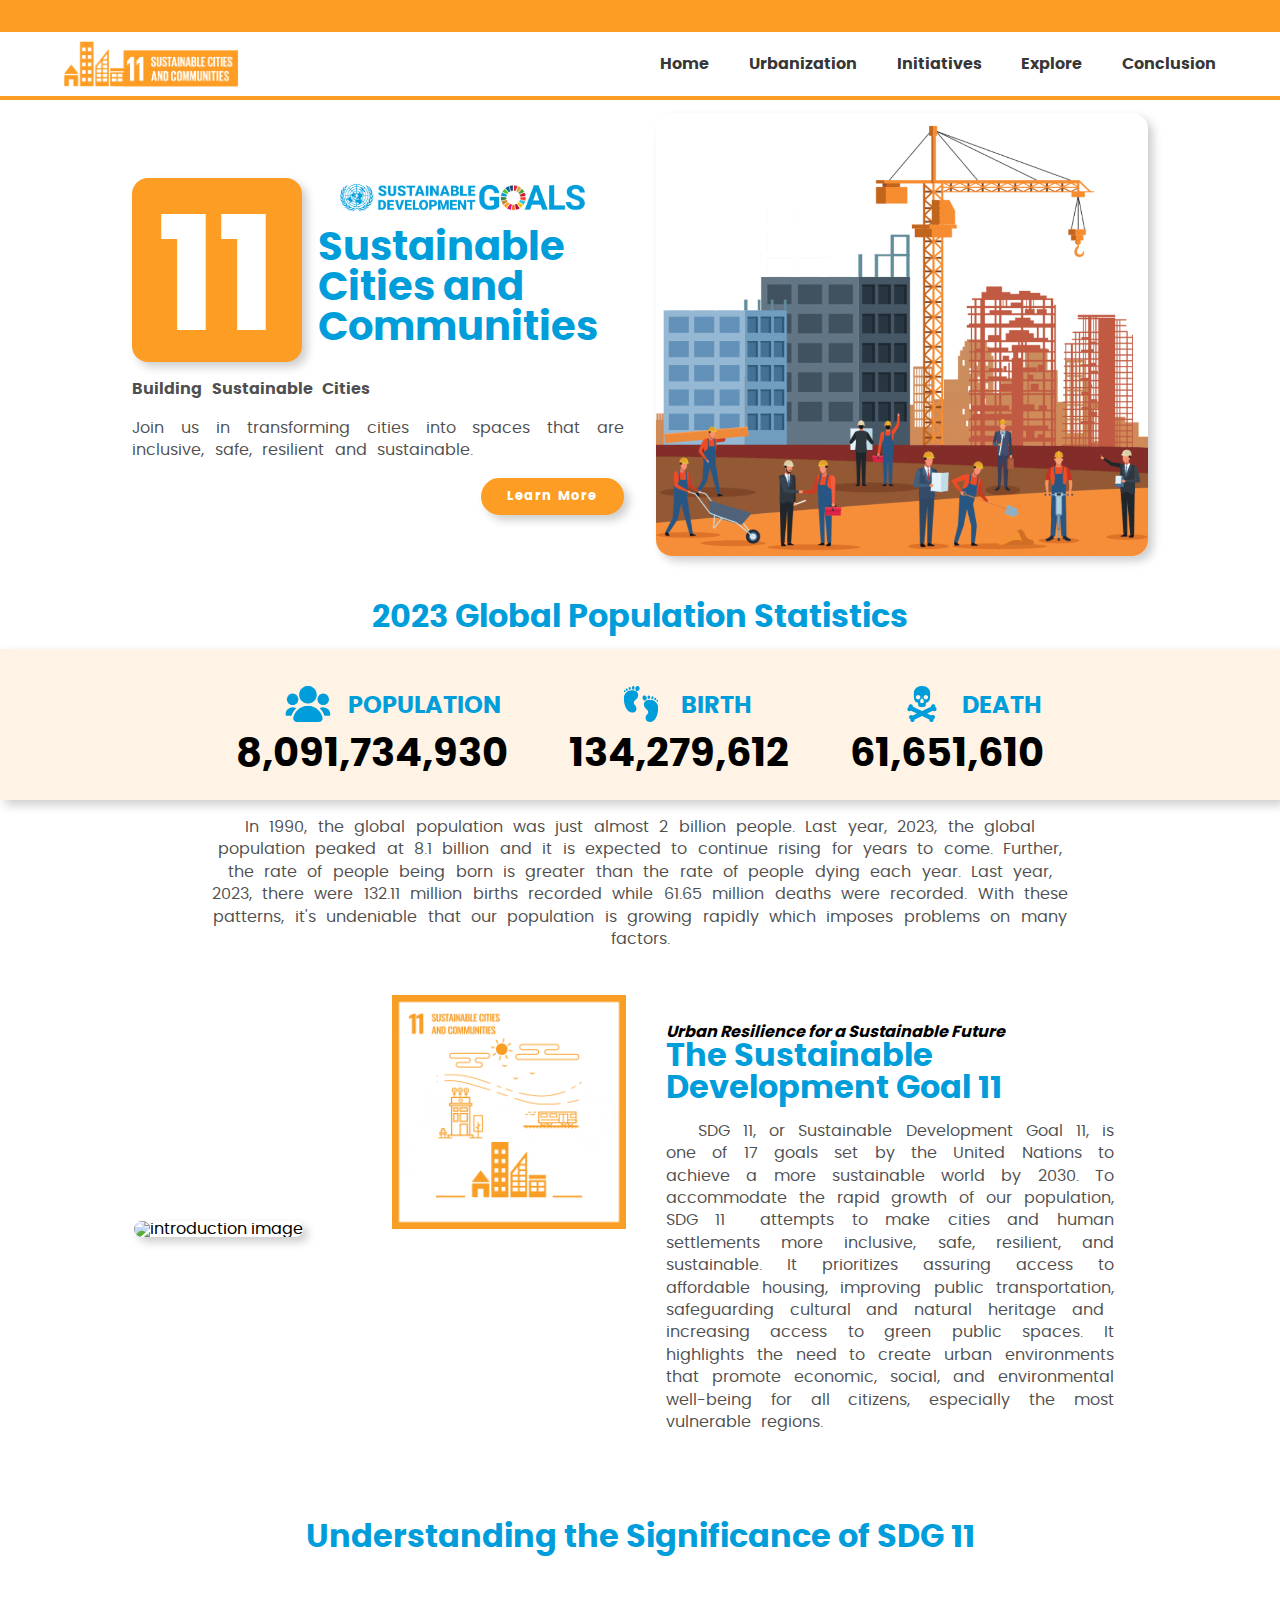
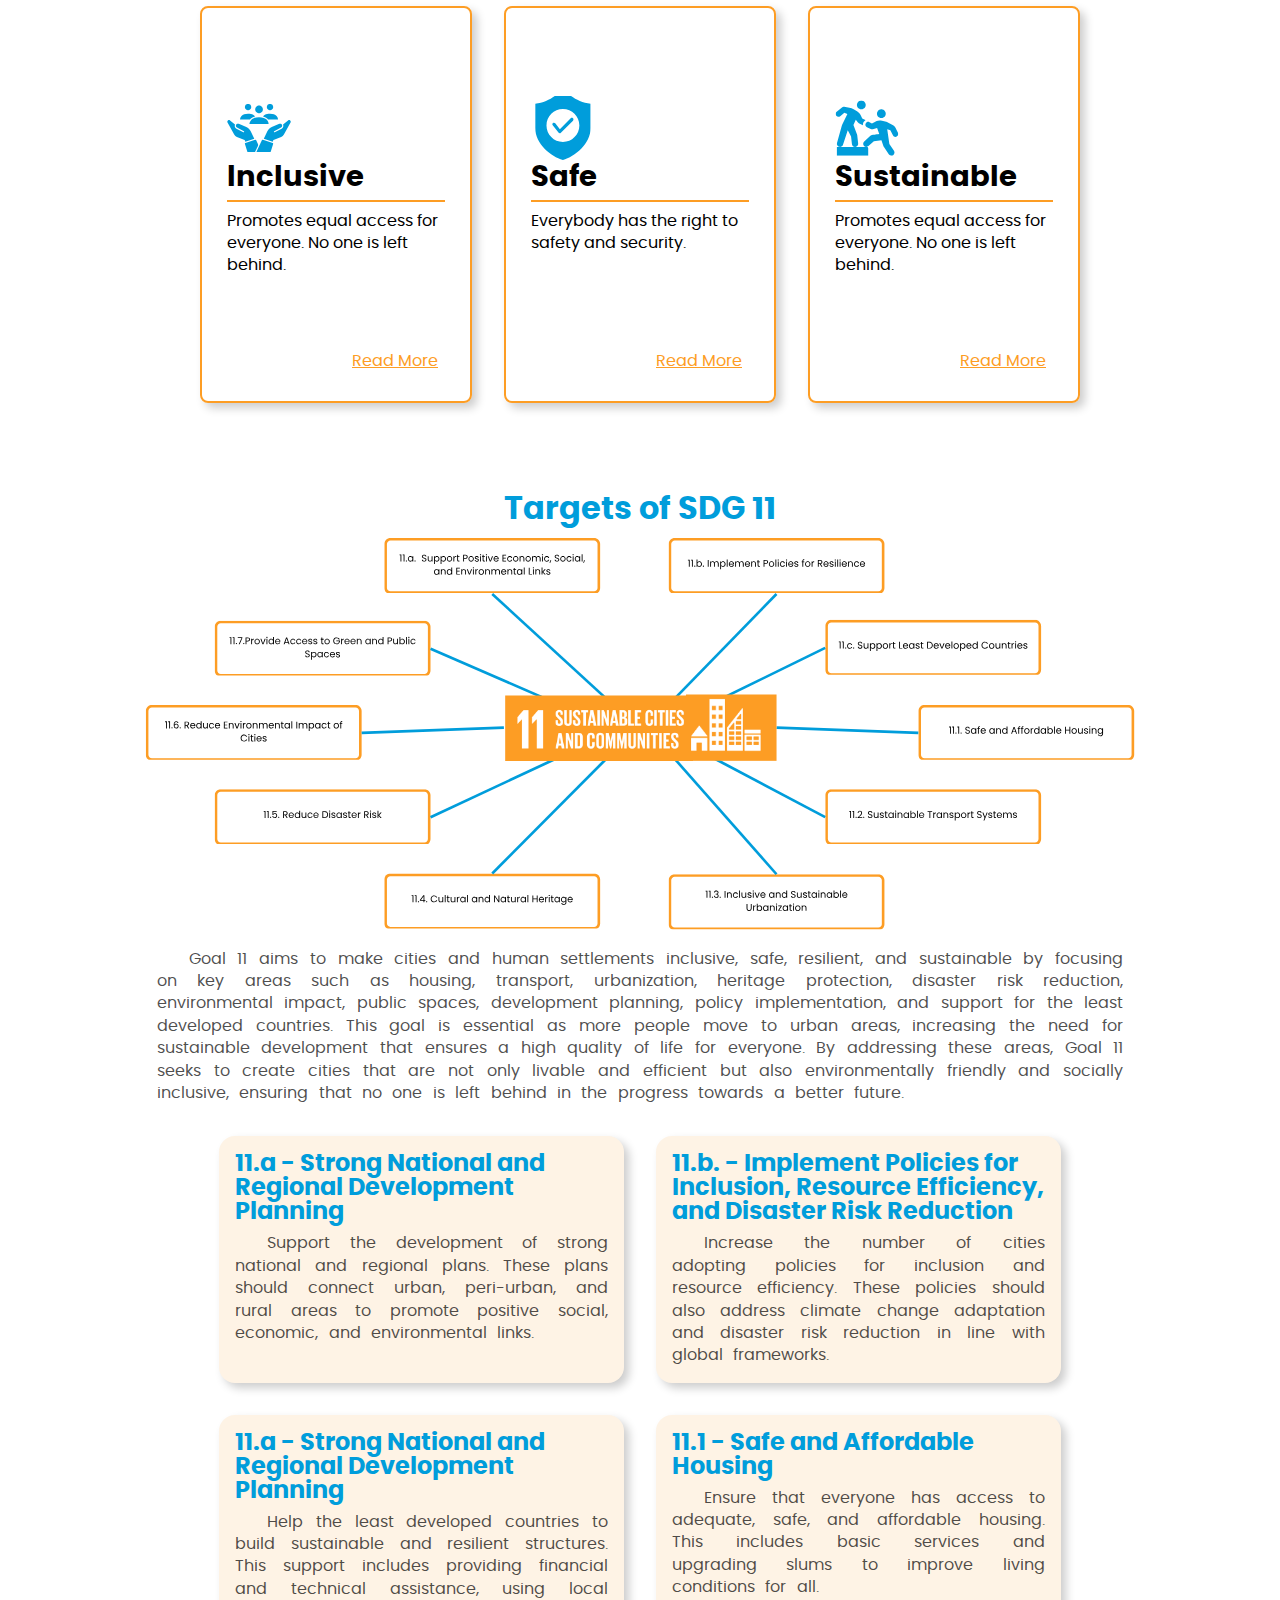
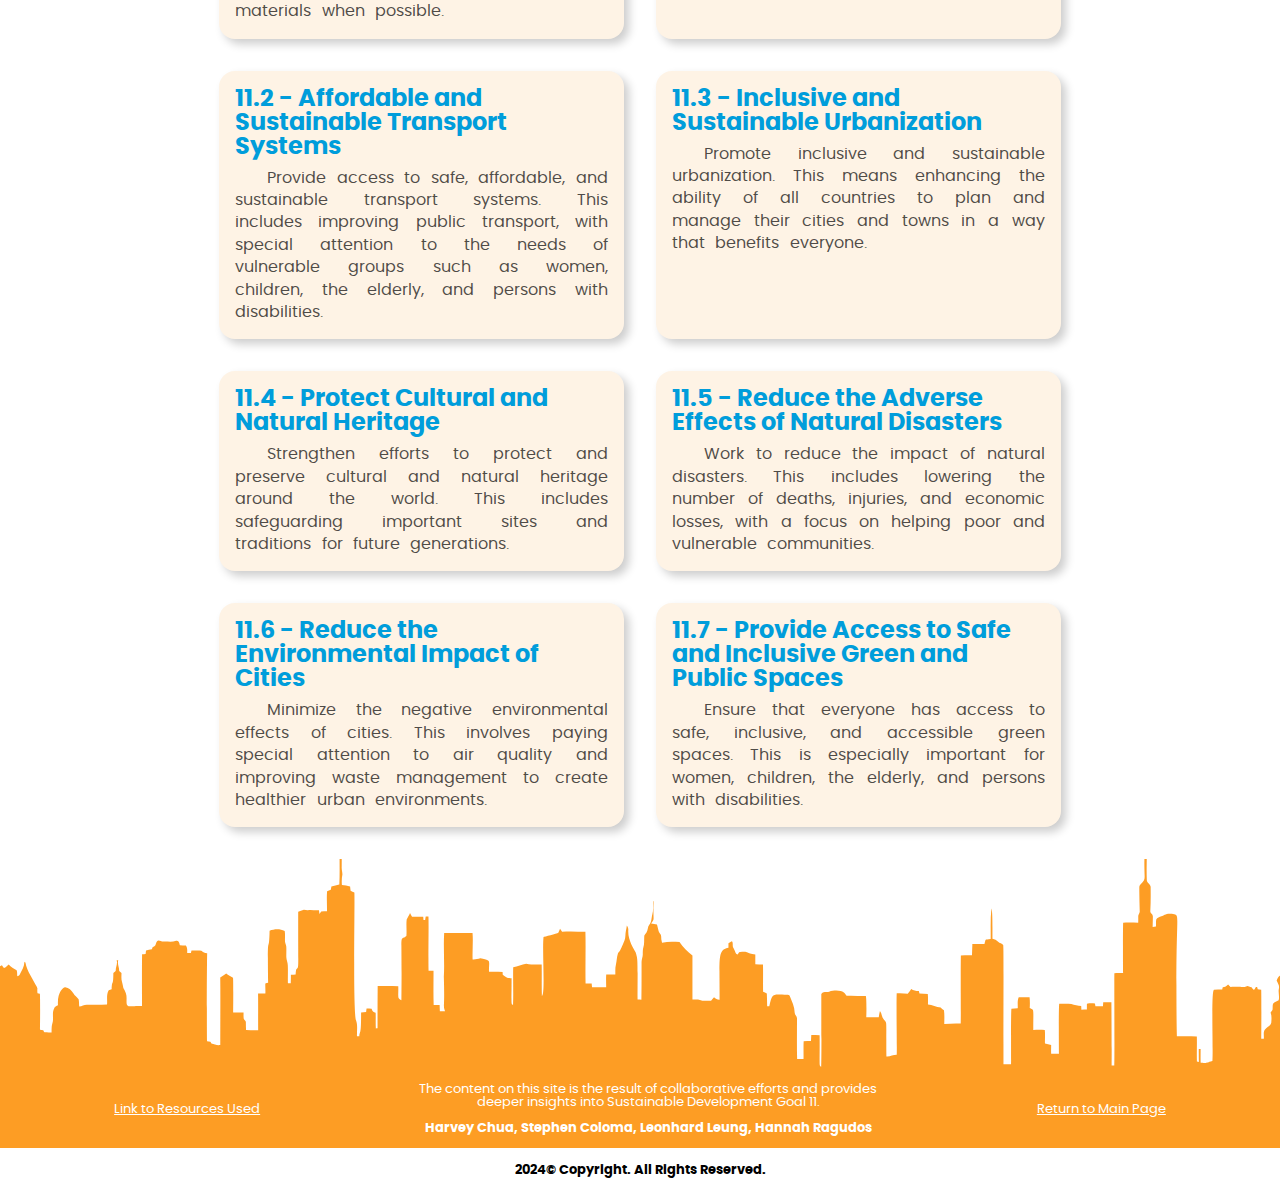
==== commit 87aaf121: "add: > added transtition for the learn more anchor/button. > replaced some images with gif to add mo" ====
--- a/index.html
+++ b/index.html
@@ -6,6 +6,7 @@
     <title>Home</title>
     <link rel="stylesheet" href="../style/style.css">
     <link rel="stylesheet" href="../style/index.css">
+    <link rel="icon" href="resources/images/icon.svg" type="image/svg+xml">
 </head>
 <body>
     <header>
@@ -111,7 +112,7 @@
             <div class="image-container">
                 <img id="img" src="../resources/images/introduction-img.svg" alt="introduction image">
                 <div class="logo-container">
-                    <img id="logo" src="../resources/images/sdg-11-logo.svg" alt="sdg 11 logo">
+                    <img id="logo" src="../resources/images/11_SDG_MakeEveryDayCount_Gifs_GDU_Optimized.gif" alt="sdg 11 logo">
                 </div>
             </div>
 
--- a/style/index.css
+++ b/style/index.css
@@ -191,6 +191,10 @@
 
 /* SECTION: GLOBAL STATISTICS, ASSIGNED TO: LEONGHARD */
 
+*{
+    scroll-behavior: smooth !important;
+}
+
 .global-statistics {
     width: 100%;
 }
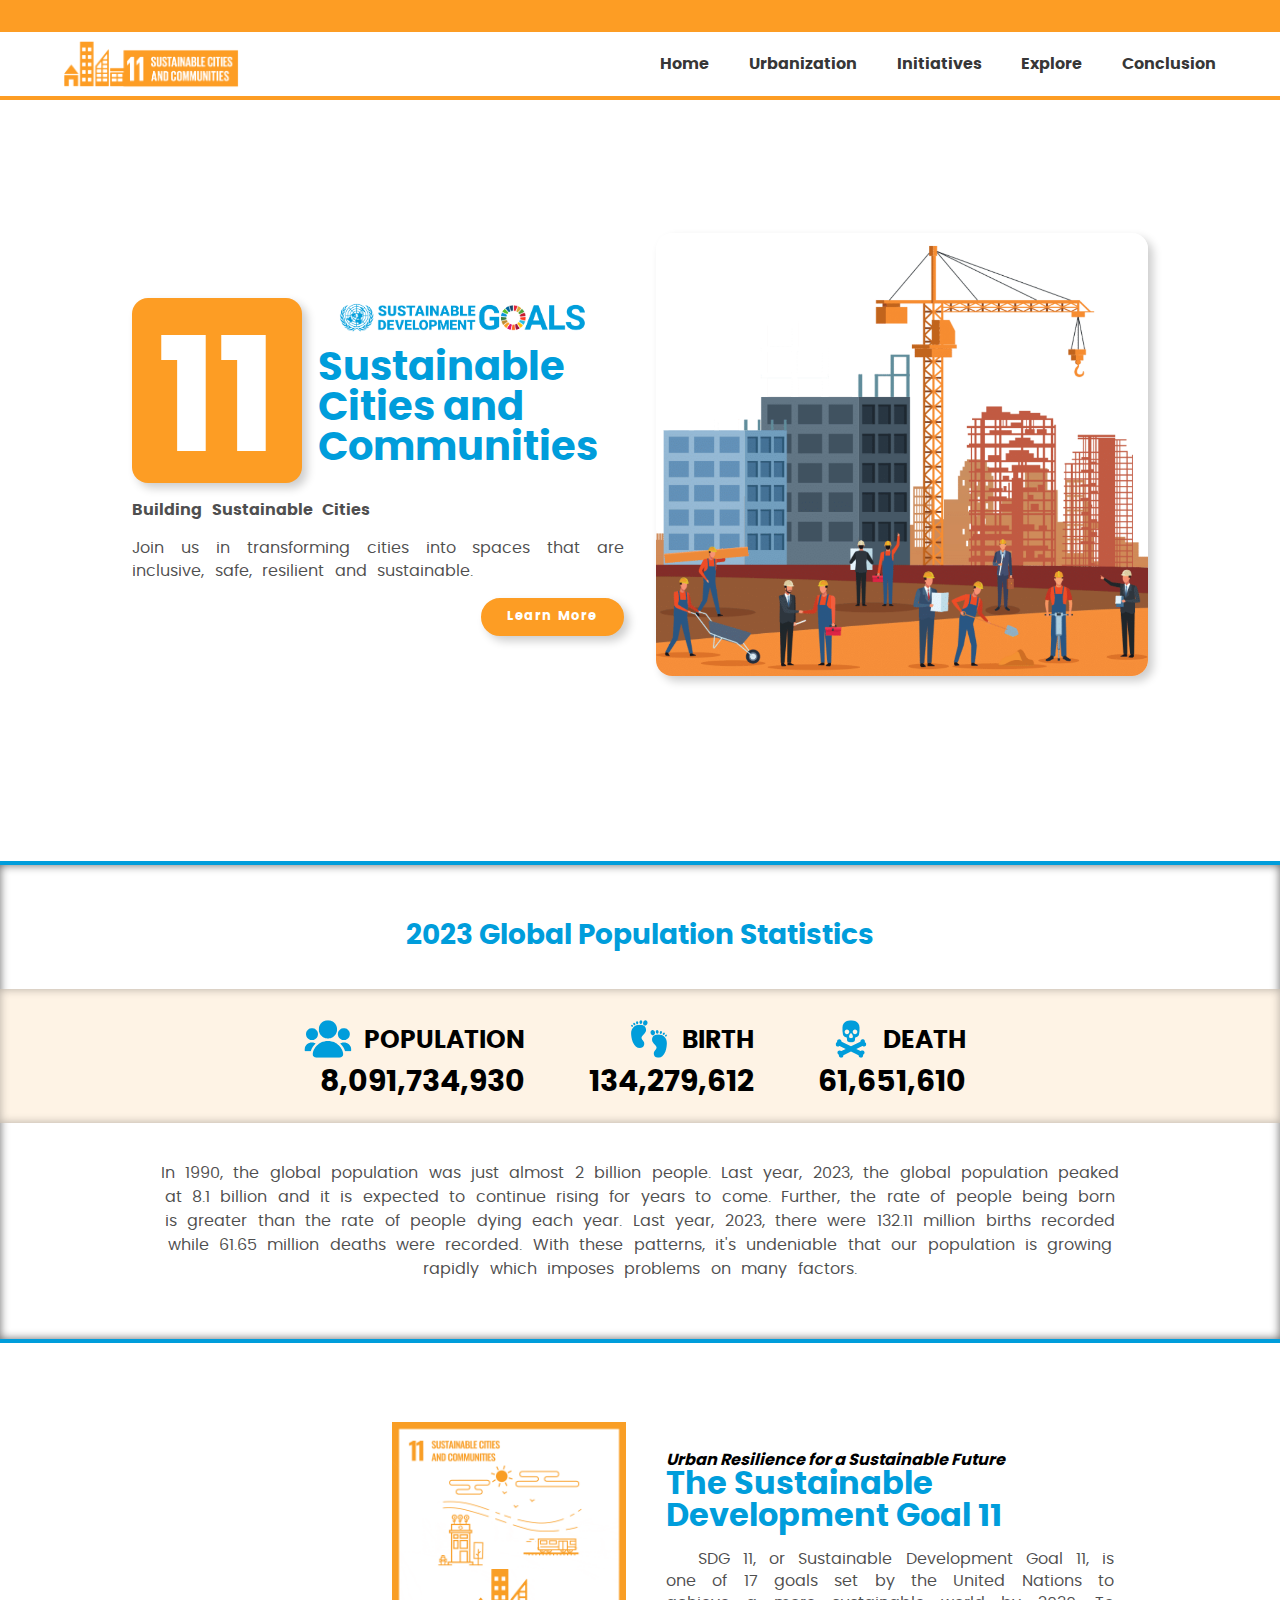
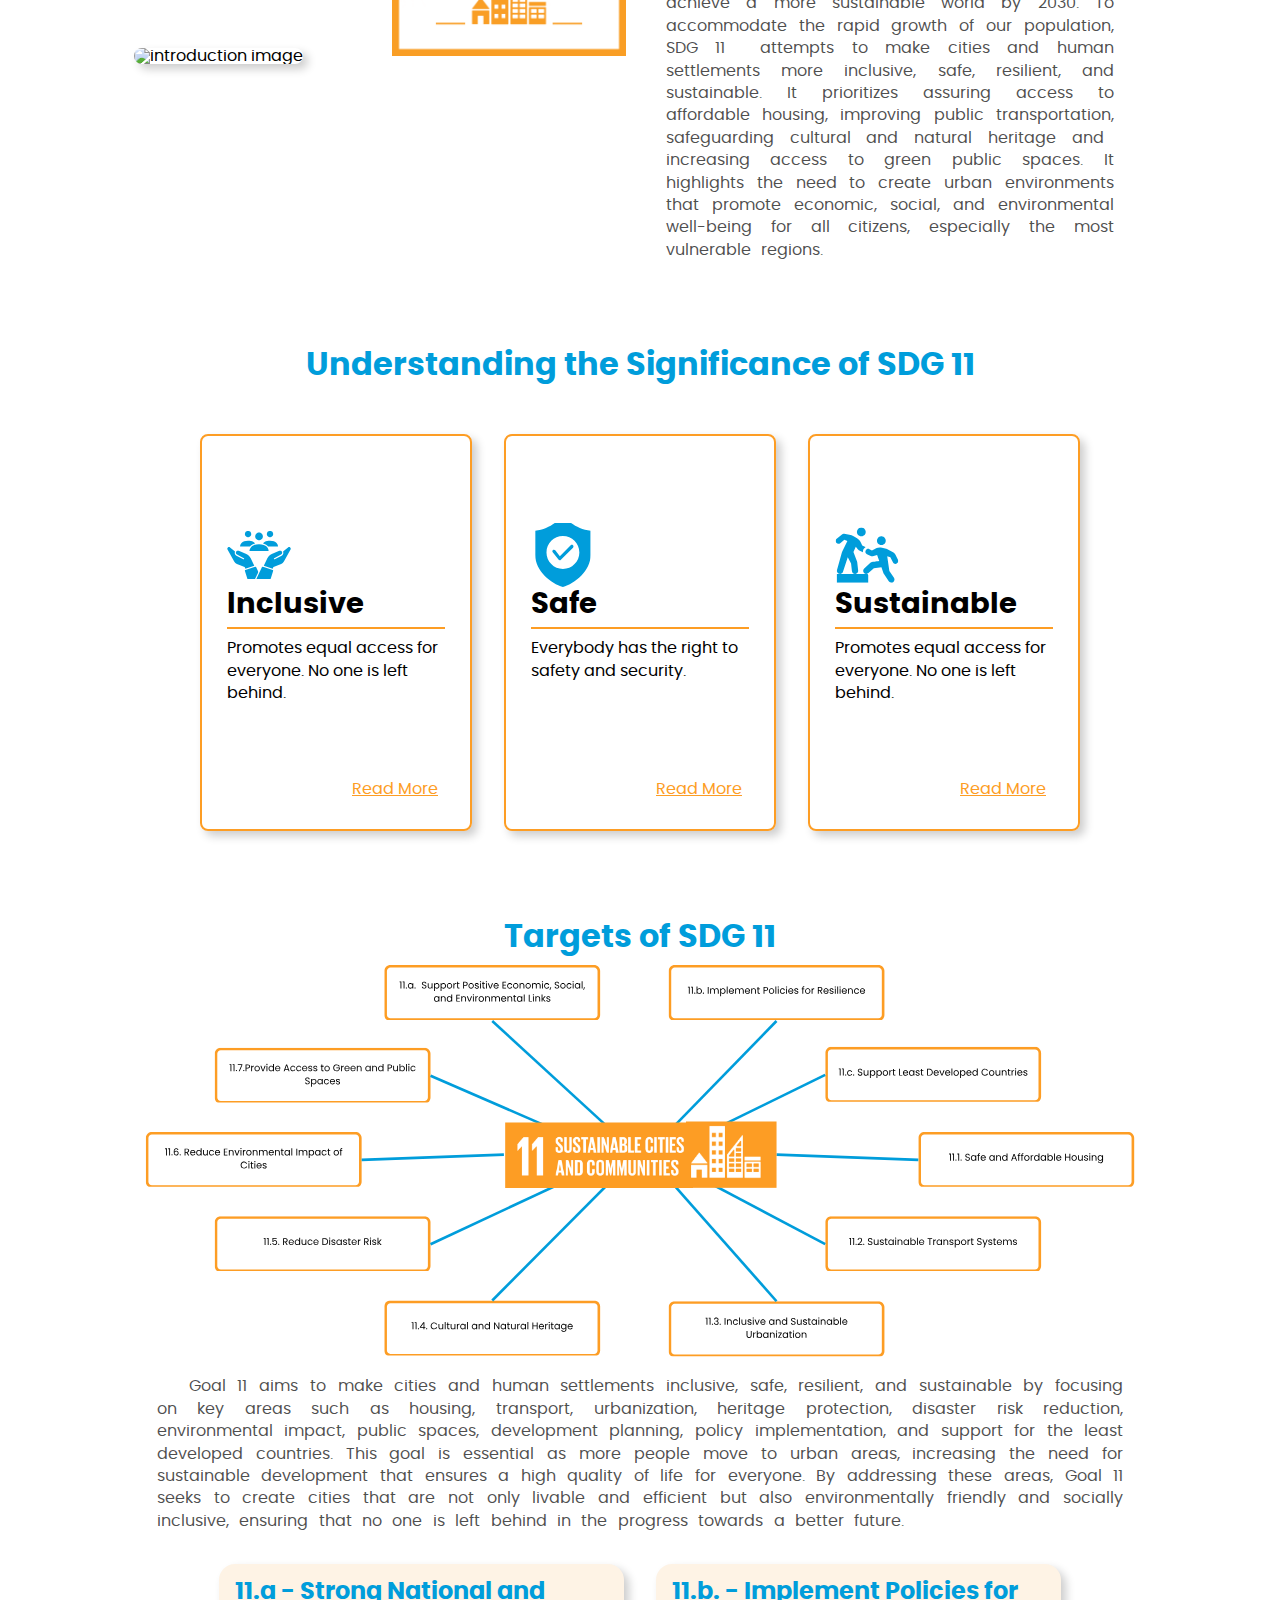
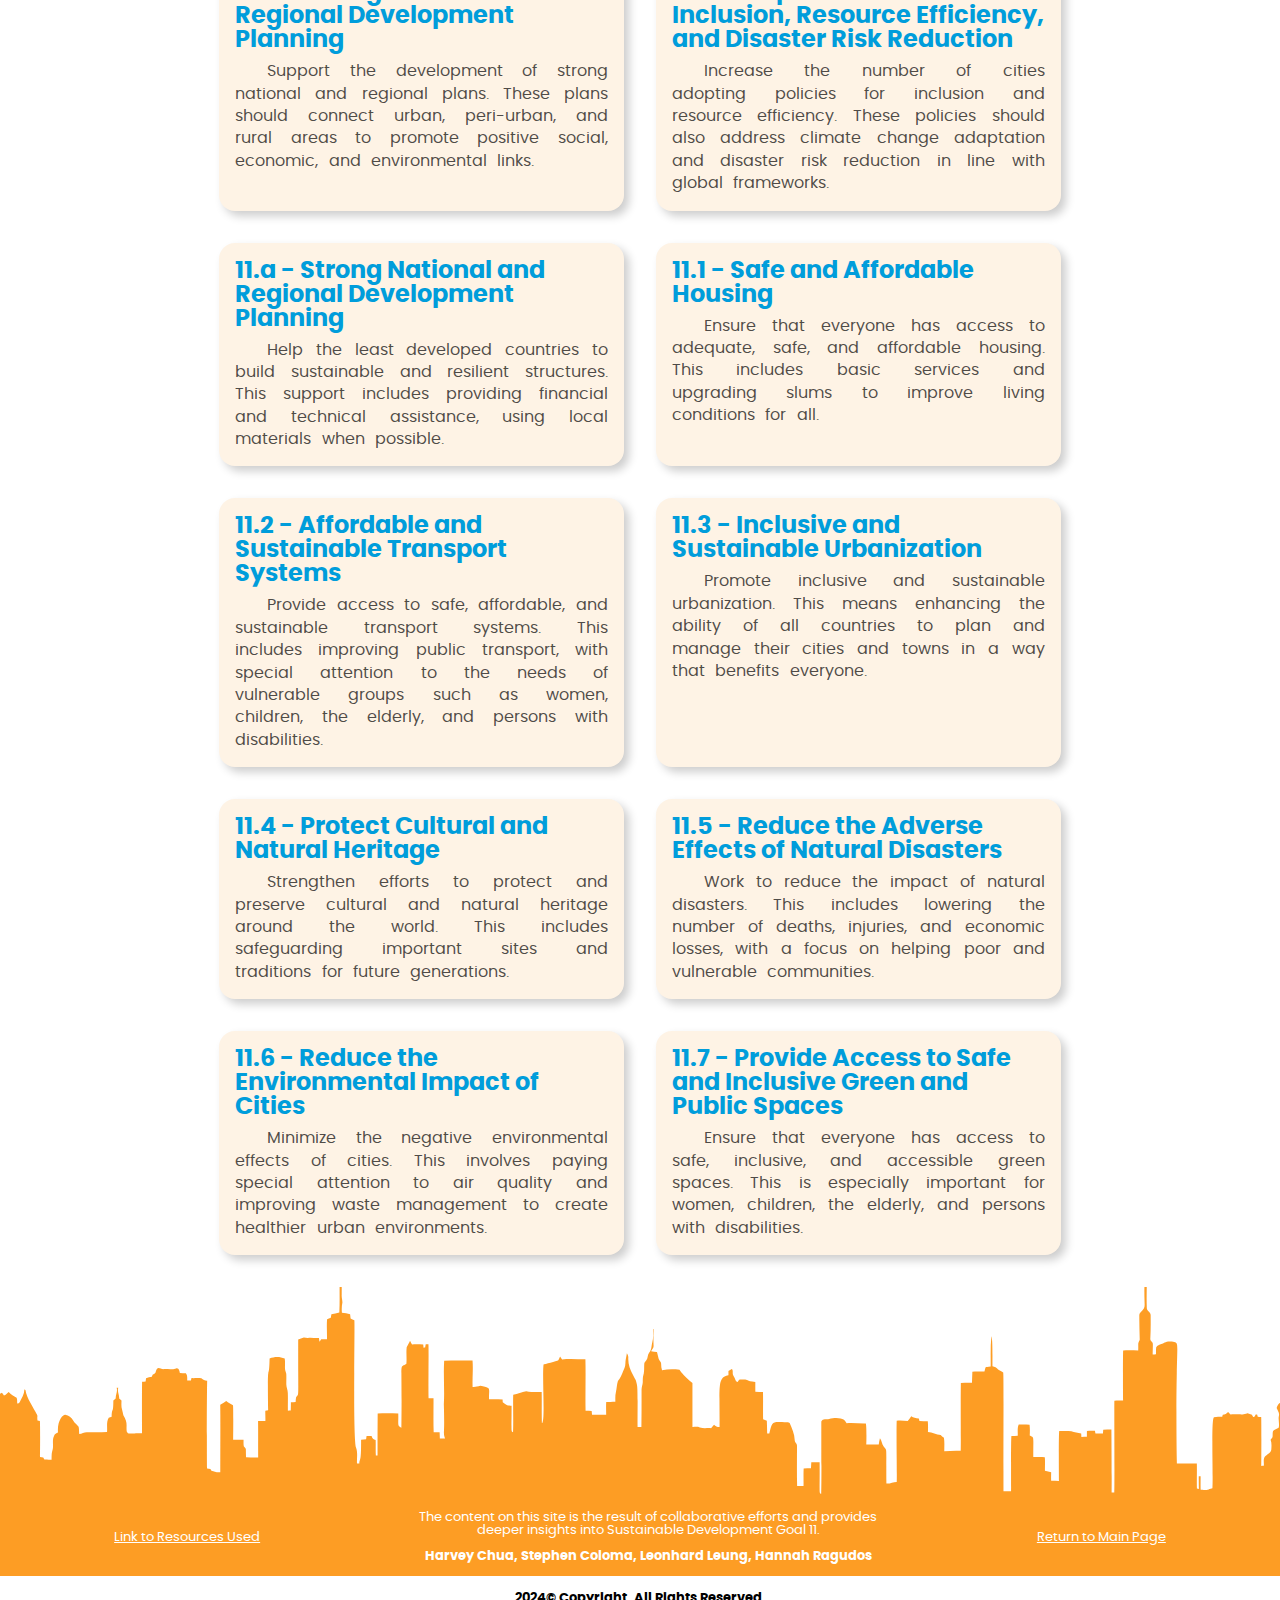
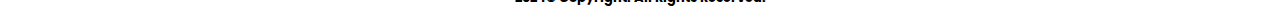
==== commit 9d41f038: "fix: Fixed an issue in the statistics section of the homepage" ====
--- a/index.html
+++ b/index.html
@@ -74,37 +74,48 @@
         <section class="global-statistics" id="learn-more-start">
             <h2>2023 Global Population Statistics</h2>
             <div class="stats-container">
-                <div class="stats-card-container">
+                <div class="card">
                     <div>
-                        <div class="image-holder" id="population-img"></div>
-                        <h2>POPULATION</h2>
-                    </div>
-                    <span><b>8,091,734,930</b></span>
-                </div>
-                <div class="stats-card-container">
+                        <picture>
+                            <source media="(max-width: 768px)" srcset="../resources/images/population-mobile.svg">
+                            <source media="(min-width: 769px)" srcset="../resources/images/population-img.svg">
+                            <img id="population-img" src="../resources/images/population-img.svg" alt="Population">
+                        </picture>
+                        <strong>POPULATION</strong>
+                    </div>
+                    <strong>8,091,734,930</strong>
+                </div>
+
+                <div class="card">
                     <div>
-                        <div class="image-holder" id="birth-img"></div>
-                        <h2>BIRTH</h2>
-                    </div>
-                    <span><b>134,279,612</b></span>
-                </div>
-                <div class="stats-card-container"> 
+                        <picture>
+                            <source media="(max-width: 768px)" srcset="../resources/images/birth-mobile.svg">
+                            <source media="(min-width: 769px)" srcset="../resources/images/birth-img.svg">
+                            <img id="birth-img" src="../resources/images/birth-img.svg">
+                        </picture>
+                        <strong>BIRTH</strong>
+                    </div>
+                    <strong>134,279,612</strong>
+                </div>
+
+                <div class="card">
                     <div>
-                        <div class="image-holder" id="death-img"></div>
-                        <h2>DEATH</h2>
-                    </div>
-                    <span><b>61,651,610</b></span>
-                </div>
-            </div>
-            <div class="text-container">
-                <p id="population-discussion">
-                    In 1990, the global population was just almost 2 billion people. Last year, 2023, the global population peaked at 8.1 billion 
-                    and it is expected to continue rising for years to come. Further, the rate of people being born is greater than the rate of
-                    people dying each year. Last year, 2023, there were 132.11 million births recorded while 61.65 million deaths were recorded.
-                    With these patterns, it's undeniable that our population is growing rapidly which imposes problems on many factors.
-    
-                </p>
-            </div>
+                        <picture>
+                            <source media="(max-width: 768px)" srcset="../resources/images/death-mobile.svg">
+                            <source media="(mix-width: 769px)" srcset="../resources/images/death-img.svg">
+                            <img id="death-img" src="../resources/images/death-img.svg">
+                        </picture>
+                        <strong>DEATH</strong>
+                    </div>
+                    <strong>61,651,610</strong>
+                </div>
+            </div>
+            <p id="population-discussion">
+                In 1990, the global population was just almost 2 billion people. Last year, 2023, the global population peaked at 8.1 billion 
+                and it is expected to continue rising for years to come. Further, the rate of people being born is greater than the rate of
+                people dying each year. Last year, 2023, there were 132.11 million births recorded while 61.65 million deaths were recorded.
+                With these patterns, it's undeniable that our population is growing rapidly which imposes problems on many factors.
+            </p>
         </section>
     
         <!-- SECTION: INTRODUCTION, ASSIGNED TO: STEPHEN -->
--- a/style/style.css
+++ b/style/style.css
@@ -19,6 +19,25 @@
     src: url('../resources/fonts/poppins-light-webfont.woff2') format('woff2'),
         url('../resources/fonts/poppins-light-webfont.woff') format('woff');
 }
+
+@font-face {
+    font-family: 'Signika';
+    font-weight: 400;
+    src: url('../resources/fonts/Signika-Regular.ttf');
+}
+
+@font-face {
+    font-family: 'Signika';
+    font-weight: bold;
+    src: url('../resources/fonts/Signika-Bold.ttf');
+}
+
+@font-face {
+    font-family: 'Signika';
+    font-weight: 100;
+    src: url('../resources/fonts/Signika-Light.ttf');
+}
+
 
 :root{
     --main-bg-color: #fff;
@@ -29,9 +48,19 @@
     /* font family to be changed */
     --app-font-family: 'Poppins'; 
     --app-font-size: .9rem;
+    --app-line-height: 1.6;
     /* mobile view breakpoint */
     --mobile-breakpoint: 420px;
     --tab-breakpoint: 768px;
+}
+
+
+  /* CHANGING THE FONTS ON MOBILE VIEW */
+  @media(max-width: 420px){
+    :root{
+        --app-font-family: 'Signika'; 
+        line-height: 1;
+    }
   }
 
 * {
@@ -257,4 +286,3 @@
     align-items: center;
     font-size: clamp(.1rem, .2rem + 1vw, .4rem);
 }
-
--- a/style/index.css
+++ b/style/index.css
@@ -8,7 +8,6 @@
 .home-page{
     /* border: blue 2px solid; */
     width: 100%;
-    height: 90vh;
     padding: 5% 2%;
     position: relative;
     display: flex;
@@ -20,6 +19,7 @@
 }
 
 .content-wrapper{
+    height: 76vh;
     display: flex;
     flex-direction: column;
     align-items: center;
@@ -189,165 +189,105 @@
     }
 }
 
-/* SECTION: GLOBAL STATISTICS, ASSIGNED TO: LEONGHARD */
+/* SECTION: GLOBAL STATISTICS, ASSIGNED TO: LEONHARD */
 
 *{
     scroll-behavior: smooth !important;
 }
 
 .global-statistics {
-    width: 100%;
+    margin: 4% 0;
+    padding: 1.5% 0;
+    border-top: 4px solid var(--main-accent-color);
+    border-bottom: 4px solid var(--main-accent-color);
+    box-shadow: inset 0 0 10px rgba(0, 0, 0, 0.6);
 }
 
 .global-statistics h2 {
     color: var(--main-accent-color);
     text-align: center;
-    padding-top: 2rem;
-    padding-bottom: 1rem;
-    font-family: var(--app-font-family);
-    font-size: 2rem;
+    padding: 3%;
+    font-family: var(--app-font-family);
+    font-size: clamp(28px, 1.979vw, 34px);
+}
+
+.global-statistics p {
+    margin: 3% 2%;
+    padding: 0 10%;
+    text-align: center;
+    line-height: 1.5;
+    font-family: var(--app-font-family);
+    font-size: clamp(14px, 1.979vw, 16px);
+}
+
+.global-statistics strong {
+    font-size: clamp(20px, 1.979vw, 28px);
+    font-family: var(--app-font-family);
+    display: block;
+    text-align: right;
 }
 
 .stats-container {
-    background-color: var(--main-bg-color);
-    padding: 2% 2%;
-    display: flex;
-    flex-direction: column;
+    background-color: var(--card-bg-color);
+    padding: 2% 0;
+    display: flex;
     justify-content: center;
-    align-items: center;
     gap: 5%;
-}
-
-.stats-container .stats-card-container {
-    width: 100%;
-    margin-bottom: 1rem;
-}
-
-.stats-container > div > div {
-    background-color: var(--main-foreground-color);   
-    display: flex;
-    justify-content: left;
-    padding-left: 3rem;
-    gap: 1rem;
-    align-items: center;
-}
-
-.stats-container h2 {
-    color: var(--main-accent-color);
-    text-align: left;
-    font-family: var(--app-font-family);
-    font-size: 1.5rem;
-    line-height: 0;
-    color: var(--main-bg-color);
-    width: 50%;
-    height: 60px;
-
-}
-
-.stats-container .image-holder {
-    height: 3rem;
-    width: 3rem;
-    background-size:contain;
-    background-position: center;
-    background-repeat: no-repeat;
-}
-
-.stats-container #population-img{
-    background-image: url('../resources/images/population-mobile.svg');
-}
-
-.stats-container #birth-img {
-    background-image: url('../resources/images/birth-mobile.svg');
-}
-
-.stats-container #death-img {
-    background-image: url('../resources/images/death-mobile.svg');
-}
-
-
-
-.stats-container > div > span {
-    text-align: right;
-    font-family: var(--app-font-family);
-    font-size: clamp(1rem, 10vw, 2rem);
-    color: var(--main-accent-color);
-    height: 15vh;
-    display: flex;
-    justify-content: center;
-    align-items: center;
-    border: 2px solid var(--main-foreground-color);
-}
-
-
-.global-statistics .text-container {
-    /* border: red 2px solid; */
-    display: flex;
-    justify-content: center;
-    width: 100%;
-    padding: 1rem;
-}
-
-.global-statistics #population-discussion {
-    /* border: red 2px solid; */
-    margin-left: 0;
-    margin-right: 0;
-    text-align: justify;
-    line-height: 1.4;
-    text-indent: 2rem;
-}
-
-@media(min-width: 420px){
-/* IMAGES */
-    .stats-container #population-img {
-        background-image: url('../resources/images/population-img.svg');
-    }
-
-    .stats-container #birth-img {
-        background-image: url('../resources/images/birth-img.svg');
-    }
-
-    .stats-container #death-img {
-        background-image: url('../resources/images/death-img.svg');
-    }
-
-    .global-statistics #population-discussion {
-        max-width: 70%;
+    box-shadow: inset 0 0 10px rgba(0, 0, 0, 0.3);
+}
+
+.stats-container .card > strong {
+    font-size: clamp(30px, 1.979vw, 50px);
+}
+
+.stats-container .card > div {
+    display: flex;
+    gap: 5%;
+    align-items: center;
+    justify-content: right;
+}
+
+.stats-container .card > div > picture > img{
+    width: clamp(50px, 1.979vw, 100px);
+}
+
+@media (max-width: 768px) {
+    .global-statistics, .stats-container {
+        border: none;
+        box-shadow: none;
+    }
+
+    .global-statistics p {
+        text-align: justify;
+    }
+
+    .global-statistics strong {
+        color: var(--main-bg-color);
+    }
+
+    .stats-container {
+        background-color: var(--main-bg-color);
+        padding: 3% 15%;
+        flex-direction: column;
+        gap: 2rem;
+    }
+
+    .stats-container .card {
+        border: 2px solid var(--main-foreground-color);
+        border-radius: 14px 14px 0 0;
+    }
+
+    .stats-container .card > strong {
+        color: var(--main-accent-color);
         text-align: center;
-        text-indent: 0;
-    }
-
-    .stats-container{
-        max-width: 100%;
-        background-color: var(--card-bg-color);
-        box-shadow: 5px 5px 10px rgba(0, 0, 0, 0.2);
-        flex-wrap: wrap;
-        flex-direction: row;
-    }
-
-    .stats-container > div > div{
-        background-color: rgba(0, 0, 0, 0);
-    }
-
-    .stats-container .stats-card-container{
-        width: auto;
-        margin-bottom: 0;
-    }
-    .stats-container h2{
-        color: var(--main-accent-color);
-        width: auto;
-    }
-
-    .stats-container > div > span{
-        height: auto;
-        color: black;
-        font-size: clamp(1rem, 10vw, 1.5rem);
-        border: none;
-    }
-}
-
-@media(min-width: 768px){
-    .stats-container > div > span {
-        font-size: 2.5rem;
+        padding: 2% 0;
+    }
+
+    .stats-container .card > div {
+        padding: 2% 0;
+        justify-content: center;
+        background-color: var(--main-foreground-color);
+        border-radius: 10px 10px 0 0;
     }
 }
 
